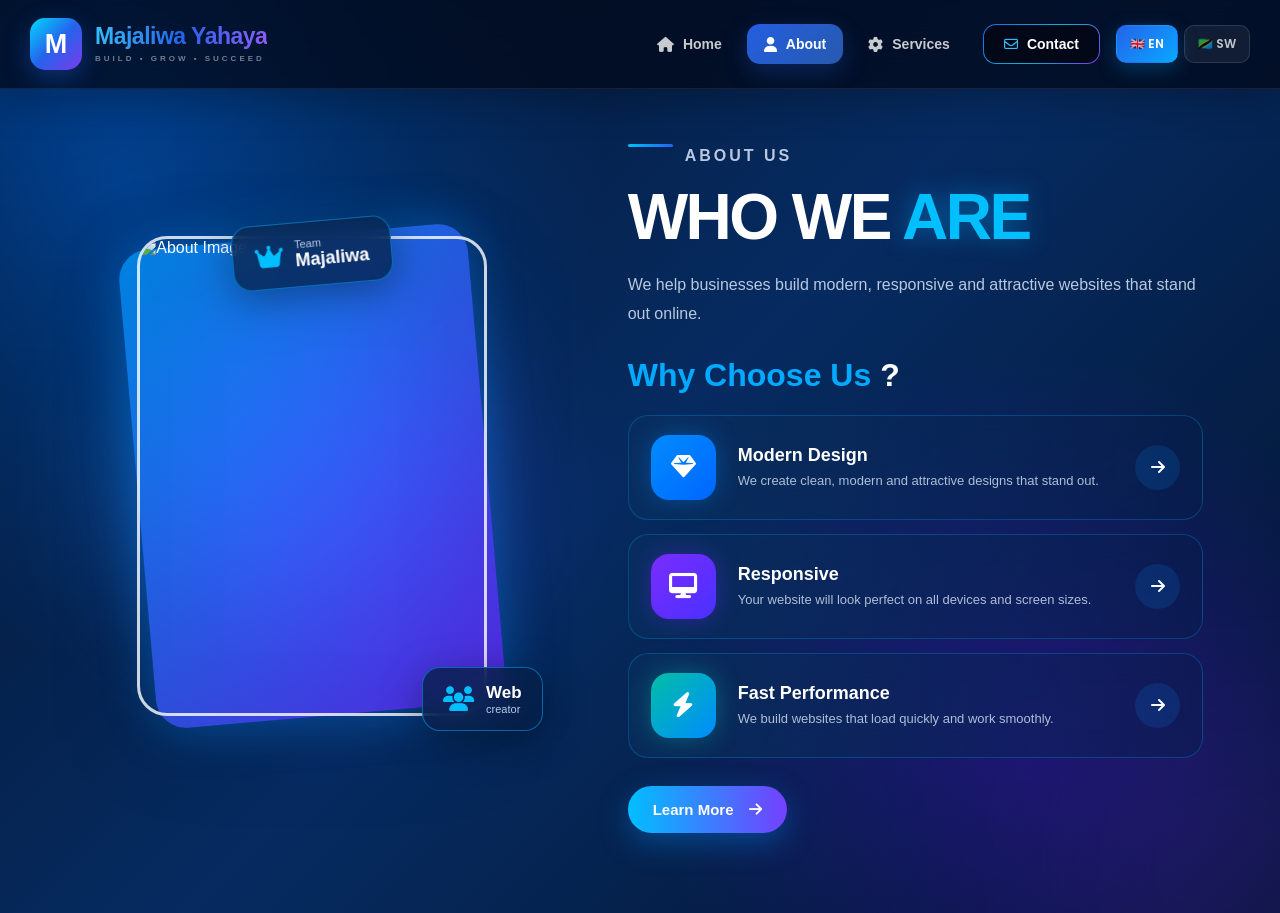
==== about.html @ 1b5f4bf4 "Add files via upload Add website HTML and CSS files" ====
<!DOCTYPE html>
<html lang="en">

<head>
    <meta charset="UTF-8">
    <meta name="viewport" content="width=device-width, initial-scale=1.0">

    <title>About | Majaliwa Yahya</title>

    <!-- Font Awesome -->
    <link rel="stylesheet"
      href="https://cdnjs.cloudflare.com/ajax/libs/font-awesome/6.5.2/css/all.min.css">

    <!-- Google Font -->
    <link rel="preconnect" href="https://fonts.googleapis.com">
    <link rel="preconnect" href="https://fonts.gstatic.com" crossorigin>

    <link rel="stylesheet"
          href="https://fonts.googleapis.com/css2?family=Poppins:wght@300;400;500;600;700;800&display=swap">

    <!-- CSS -->
    <link rel="stylesheet" href="style2.css">
</head>

<body>

    <!-- =========================
         NAVBAR
    ========================== -->

    <header class="navbar">

        <div class="nav-container">

            <!-- Logo -->
            <a href="index.html" class="logo">

                <div class="logo-icon">
                    M
                </div>

                <div class="logo-text">

                    <span>
                        <strong>Majaliwa Yahaya</strong>
                    </span>

                    <small>Build • Grow • Succeed</small>

                </div>

            </a>


            <!-- Navigation -->
            <nav class="nav-menu" id="navMenu">

                <a href="index.html" class="nav-link">

                    <i class="fa-solid fa-house"></i>

                    <span data-en="Home" data-sw="Nyumbani">
                        Home
                    </span>

                </a>


                <a href="about.html" class="nav-link active">

                    <i class="fa-solid fa-user"></i>

                    <span data-en="About" data-sw="Kuhusu">
                        About
                    </span>

                </a>


                <a href="index.html#services" class="nav-link">

                    <i class="fa-solid fa-gear"></i>

                    <span data-en="Services" data-sw="Huduma">
                        Services
                    </span>

                </a>


                <a href="contact.html" class="nav-contact">

                    <i class="fa-regular fa-envelope"></i>

                    <span data-en="Contact" data-sw="Wasiliana">
                        Contact
                    </span>

                </a>


                <!-- Language Switcher -->
                <div class="language-switcher">

                    <button class="language-btn active" data-lang="en">
                        🇬🇧 EN
                    </button>

                    <button class="language-btn" data-lang="sw">
                        🇹🇿 SW
                    </button>

                </div>

            </nav>


            <!-- Mobile Menu -->
            <button class="menu-toggle"
                    id="menuToggle"
                    aria-label="Open Menu">

                <i class="fa-solid fa-bars"></i>

            </button>

        </div>

    </header>


    <!-- =========================
         ABOUT SECTION
    ========================== -->

    <section class="about">

        <!-- LEFT SIDE -->
        <div class="about-image">

            <div class="glow"></div>

            <div class="image-bg"></div>

            <img src="images/majaliwa.jpg"
                 alt="About Image">


            <!-- Team Badge -->
            <div class="team-badge">

                <i class="fa-solid fa-crown"></i>

                <div>

                    <small data-en="Team"
                           data-sw="Timu">
                        Team
                    </small>

                    <strong>Majaliwa</strong>

                </div>

            </div>


            <!-- Experience -->
            <div class="stat">

                <i class="fa-solid fa-users"></i>

                <div>

                    <strong data-en="Web"
                            data-sw="Mbunifu wa">
                        Web
                    </strong>

                    <span data-en="creator"
                          data-sw="Tovuti">
                        Creator
                    </span>

                </div>

            </div>

        </div>


        <!-- RIGHT SIDE -->
        <div class="about-content">

            <!-- Heading -->
            <div class="about-expression">

                <div class="small-title">

                    <span></span>

                    <p data-en="ABOUT US"
                          data-sw="KUHUSU SISI">
                        ABOUT US
                </p>

                </div>


                <h2>

                    <span data-en="WHO WE"
                          data-sw="SISI NI">
                        WHO WE
                    </span>

                    <span data-en="ARE"
                          data-sw="NANI">
                        ARE
                    </span>

                </h2>


                <p data-en="We help businesses build modern, responsive and attractive websites that stand out online."
                   data-sw="Tunasaidia biashara kujenga tovuti za kisasa, zinazojibu vizuri kwenye vifaa mbalimbali na zenye kuvutia ambazo zinaonekana vizuri mtandaoni.">

                    We help businesses build modern,
                    responsive and attractive websites
                    that stand out online.

                </p>

            </div>


            <!-- Why Choose Us -->
            <div class="about-why">

                <h3>

                    <span data-en="Why"
                          data-sw="Kwa Nini">
                        Why
                    </span>

                    <span data-en="Choose Us"
                          data-sw="Utuchague">
                        Choose Us
                    </span>

                    ?

                </h3>


                <!-- CARD 1 -->
                <div class="why-card">

                    <div class="icon-box blue">

                        <i class="fa-solid fa-gem"></i>

                    </div>


                    <div class="why-text">

                        <h4 data-en="Modern Design"
                            data-sw="Muonekano wa Kisasa">

                            Modern Design

                        </h4>

                        <p data-en="We create clean, modern and attractive designs that stand out."
                           data-sw="Tunatengeneza miundo safi, ya kisasa na yenye kuvutia inayojitofautisha.">

                            We create clean, modern and
                            attractive designs that stand out.

                        </p>

                    </div>


                    <div class="arrow">

                        <i class="fa-solid fa-arrow-right"></i>

                    </div>

                </div>


                <!-- CARD 2 -->
                <div class="why-card">

                    <div class="icon-box purple">

                        <i class="fa-solid fa-desktop"></i>

                    </div>


                    <div class="why-text">

                        <h4 data-en="Responsive"
                            data-sw="Inayojibika Vizuri">

                            Responsive

                        </h4>

                        <p data-en="Your website will look perfect on all devices and screen sizes."
                           data-sw="Tovuti yako itaonekana vizuri kwenye vifaa na ukubwa wote wa skrini.">

                            Your website will look perfect
                            on all devices and screen sizes.

                        </p>

                    </div>


                    <div class="arrow">

                        <i class="fa-solid fa-arrow-right"></i>

                    </div>

                </div>


                <!-- CARD 3 -->
                <div class="why-card">

                    <div class="icon-box green">

                        <i class="fa-solid fa-bolt"></i>

                    </div>


                    <div class="why-text">

                        <h4 data-en="Fast Performance"
                            data-sw="Utendaji wa Haraka">

                            Fast Performance

                        </h4>

                        <p data-en="We build websites that load quickly and work smoothly."
                           data-sw="Tunatengeneza tovuti zinazofunguka haraka na kufanya kazi kwa ufanisi.">

                            We build websites that load
                            quickly and work smoothly.

                        </p>

                    </div>


                    <div class="arrow">

                        <i class="fa-solid fa-arrow-right"></i>

                    </div>

                </div>

            </div>


            <!-- Button -->
            <div class="btn">

                <a href="index.html#services"
                   class="about-btn">

                    <span data-en="Learn More"
                          data-sw="Jifunze Zaidi">

                        Learn More

                    </span>

                    <i class="fa-solid fa-arrow-right"></i>

                </a>

            </div>

        </div>

    </section>


    

    <script>

    

        


        /* =========================
           LANGUAGE SWITCHER
        ========================== */

        

/* =========================
   MOBILE MENU
========================= */

const menuToggle = document.getElementById("menuToggle");
const navMenu = document.getElementById("navMenu");

menuToggle.addEventListener("click", () => {

    navMenu.classList.toggle("show");

    const icon = menuToggle.querySelector("i");

    if (navMenu.classList.contains("show")) {

        icon.classList.remove("fa-bars");
        icon.classList.add("fa-xmark");

    } else {

        icon.classList.remove("fa-xmark");
        icon.classList.add("fa-bars");

    }

});


/* Close menu */

document.querySelectorAll(".nav-link, .nav-contact")
    .forEach(link => {

        link.addEventListener("click", () => {

            navMenu.classList.remove("show");

            const icon = menuToggle.querySelector("i");

            icon.classList.remove("fa-xmark");
            icon.classList.add("fa-bars");

        });

    });


/* =========================
   LANGUAGE SWITCHER
========================= */

const languageButtons =
    document.querySelectorAll(".language-btn");


/* =========================
   CHANGE LANGUAGE FUNCTION
========================= */

function changeLanguage(language) {

    /* Change all texts */

    document.querySelectorAll("[data-en]").forEach(element => {

        if (element.dataset[language]) {

            element.textContent =
                element.dataset[language];

        }

    });


    /* Change active button */

    languageButtons.forEach(button => {

        button.classList.remove("active");

        if (button.dataset.lang === language) {

            button.classList.add("active");

        }

    });


    /* Change HTML language */

    document.documentElement.lang = language;


    /* Save selected language */

    localStorage.setItem(
        "selectedLanguage",
        language
    );

}


/* =========================
   LANGUAGE BUTTON CLICK
========================= */

languageButtons.forEach(button => {

    button.addEventListener("click", function () {

        const language = this.dataset.lang;

        changeLanguage(language);

    });

});


/* =========================
   LOAD SAVED LANGUAGE
========================= */

const savedLanguage =
    localStorage.getItem("selectedLanguage");


if (savedLanguage) {

    changeLanguage(savedLanguage);

} else {

    /* Default language */

    changeLanguage("en");

}



    </script>

</body>

</html>
---- style2.css ----
/* =========================================
   RESET
========================================= */

* {
    margin: 0;
    padding: 0;
    box-sizing: border-box;
}


html {
    scroll-behavior: smooth;
}


body {
    font-family: "Inter", sans-serif;
    background: #020817;
    color: #ffffff;
    overflow-x: hidden;
}


/* =========================================
   NAVBAR
========================================= */

.navbar {
    position: fixed;
    top: 0;
    left: 0;

    width: 100%;

    z-index: 1000;

    padding: 18px 30px;

    background: rgba(2, 8, 23, 0.72);

    backdrop-filter: blur(18px);
    -webkit-backdrop-filter: blur(18px);

    border-bottom: 1px solid rgba(255, 255, 255, 0.08);

    box-shadow:
        0 10px 40px rgba(0, 0, 0, 0.25);
}


/* =========================================
   NAV CONTAINER
========================================= */

.nav-container {
    width: 100%;
    max-width: 1400px;

    margin: auto;

    display: flex;
    align-items: center;
    justify-content: space-between;

    gap: 30px;
}


/* =========================================
   LOGO
========================================= */

.logo {
    display: flex;
    align-items: center;

    gap: 13px;

    text-decoration: none;

    color: #ffffff;

    flex-shrink: 0;
}


/* Logo Icon */

.logo-icon {
    width: 52px;
    height: 52px;

    display: flex;
    align-items: center;
    justify-content: center;

    border-radius: 15px;

    font-size: 27px;
    font-weight: 800;

    color: #ffffff;

    background:
        linear-gradient(
            135deg,
            #00d9ff,
            #2563eb 50%,
            #7c3aed
        );

    box-shadow:
        0 8px 25px rgba(37, 99, 235, 0.35);

    position: relative;

    overflow: hidden;
}


/* Shine */

.logo-icon::before {
    content: "";

    position: absolute;

    width: 80px;
    height: 15px;

    background: rgba(255, 255, 255, 0.25);

    transform: rotate(-45deg);

    top: -20px;
    left: -30px;

    transition: 0.5s;
}


.logo:hover .logo-icon::before {
    left: 60px;
}


/* Logo Text */

.logo-text {
    display: flex;
    flex-direction: column;

    line-height: 1.1;
}


.logo-text > span {
    font-size: 23px;
    font-weight: 700;

    letter-spacing: -0.5px;
}


.logo-text strong {
    background:
        linear-gradient(
            90deg,
            #38bdf8,
            #2563eb,
            #8b5cf6
        );

    -webkit-background-clip: text;
    background-clip: text;

    color: transparent;
}


.logo-text small {
    margin-top: 6px;

    font-size: 8px;

    font-weight: 600;

    letter-spacing: 3px;

    color: rgba(255, 255, 255, 0.45);

    text-transform: uppercase;
}


/* =========================================
   NAVIGATION MENU
========================================= */

.nav-menu {
    display: flex;
    align-items: center;

    gap: 8px;
}


/* =========================================
   NAV LINKS
========================================= */

.nav-link {
    position: relative;

    display: flex;
    align-items: center;

    gap: 9px;

    padding: 12px 17px;

    border-radius: 13px;

    color: rgba(255, 255, 255, 0.78);

    text-decoration: none;

    font-size: 14px;
    font-weight: 600;

    transition:
        color 0.3s ease,
        background 0.3s ease,
        transform 0.3s ease;
}


/* Icons */

.nav-link i {
    font-size: 15px;

    transition: 0.3s;
}


/* Hover */

.nav-link:hover {
    color: #ffffff;

    background: rgba(255, 255, 255, 0.07);

    transform: translateY(-2px);
}


.nav-link:hover i {
    color: #38bdf8;

    transform: scale(1.1);
}


/* =========================================
   ACTIVE LINK
========================================= */

.nav-link.active {
    color: #ffffff;

    background:
        linear-gradient(
            135deg,
            rgba(37, 99, 235, 0.95),
            rgba(59, 130, 246, 0.65)
        );

    box-shadow:
        0 8px 25px rgba(37, 99, 235, 0.25);
}


.nav-link.active i {
    color: #ffffff;
}


/* =========================================
   CONTACT BUTTON
========================================= */

.nav-contact {
    position: relative;

    display: flex;
    align-items: center;

    gap: 9px;

    padding: 11px 20px;

    margin-left: 8px;

    border-radius: 13px;

    text-decoration: none;

    color: #ffffff;

    font-size: 14px;
    font-weight: 600;

    background:
        linear-gradient(#020817, #020817) padding-box,

        linear-gradient(
            135deg,
            #2563eb,
            #06b6d4,
            #7c3aed
        ) border-box;

    border: 1px solid transparent;

    transition: 0.3s;
}


.nav-contact i {
    color: #38bdf8;

    transition: 0.3s;
}


.nav-contact:hover {
    transform: translateY(-2px);

    background:
        linear-gradient(
            135deg,
            rgba(37, 99, 235, 0.22),
            rgba(6, 182, 212, 0.12)
        ) padding-box,

        linear-gradient(
            135deg,
            #38bdf8,
            #2563eb,
            #8b5cf6
        ) border-box;

    box-shadow:
        0 8px 30px rgba(37, 99, 235, 0.2);
}


.nav-contact:hover i {
    color: #ffffff;
    transform: translateX(2px);
}


/* =========================================
   MOBILE MENU BUTTON
========================================= */

.menu-toggle {
    display: none;

    width: 46px;
    height: 46px;

    border: 1px solid rgba(255, 255, 255, 0.1);

    border-radius: 13px;

    background: rgba(255, 255, 255, 0.06);

    color: #ffffff;

    font-size: 19px;

    cursor: pointer;

    transition: 0.3s;
}


.menu-toggle:hover {
    background: rgba(37, 99, 235, 0.2);

    border-color: rgba(56, 189, 248, 0.4);
}



/* =========================================
   TABLET
========================================= */

@media (max-width: 900px) {

    .navbar {
        padding: 15px 20px;
    }


    .nav-menu {
        gap: 3px;
    }


    .nav-link {
        padding: 11px 12px;
    }


    .nav-contact {
        padding: 11px 14px;
    }


    .logo-text > span {
        font-size: 20px;
    }

}


/* =========================================
   MOBILE
========================================= */

@media (max-width: 700px) {

    .navbar {
        padding: 12px 16px;
    }


    .nav-container {
        position: relative;
    }


    /* Logo */

    .logo-icon {
        width: 45px;
        height: 45px;

        border-radius: 13px;

        font-size: 23px;
    }


    .logo-text > span {
        font-size: 18px;
    }


    .logo-text small {
        font-size: 7px;

        letter-spacing: 2px;
    }


    /* Show hamburger */

    .menu-toggle {
        display: flex;

        align-items: center;
        justify-content: center;
    }


    /* Mobile Menu */

    .nav-menu {
        position: absolute;

        top: calc(100% + 12px);

        left: 0;
        right: 0;

        display: flex;
        flex-direction: column;

        align-items: stretch;

        gap: 6px;

        padding: 12px;

        border-radius: 18px;

        background:
            rgba(2, 8, 23, 0.95);

        backdrop-filter: blur(20px);
        -webkit-backdrop-filter: blur(20px);

        border: 1px solid rgba(255, 255, 255, 0.08);

        box-shadow:
            0 20px 50px rgba(0, 0, 0, 0.4);

        opacity: 0;

        visibility: hidden;

        transform: translateY(-10px);

        transition:
            opacity 0.3s ease,
            visibility 0.3s ease,
            transform 0.3s ease;
    }


    /* Open Menu */

    .nav-menu.show {
        opacity: 1;

        visibility: visible;

        transform: translateY(0);
    }


    .nav-link {
        width: 100%;

        padding: 14px 16px;

        border-radius: 12px;
    }


    .nav-contact {
        width: 100%;

        margin-left: 0;

        margin-top: 4px;

        justify-content: center;

        padding: 14px 16px;
    }


}


/* =========================================
   SMALL MOBILE
========================================= */

@media (max-width: 420px) {

    .logo-text small {
        display: none;
    }


    .logo-text > span {
        font-size: 17px;
    }


    .logo-icon {
        width: 42px;
        height: 42px;
    }

}


a {
    text-decoration: none;

    color: inherit;
}



/* =========================
   ABOUT SECTION
========================= */

.about {
    position: relative;
    width: 100%;
    min-height: 100vh;
    padding: 120px 6% 80px;

    display: grid;
    grid-template-columns: 0.9fr 1.1fr;

    align-items: center;
    gap: 80px;

    overflow: hidden;

    background:
        radial-gradient(
            circle at 10% 20%,
            rgba(0, 119, 255, 0.35),
            transparent 35%
        ),
        radial-gradient(
            circle at 80% 80%,
            rgba(98, 0, 255, 0.25),
            transparent 30%
        ),
        linear-gradient(
            135deg,
            #03132d,
            #062b61,
            #03132d
        );
}


/* Decorative background */

.about::before {
    content: "";

    position: absolute;

    width: 350px;
    height: 350px;

    background: #006eff;

    border-radius: 50%;

    filter: blur(120px);

    opacity: 0.25;

    top: -150px;
    left: -100px;
}


.about::after {
    content: "";

    position: absolute;

    width: 300px;
    height: 300px;

    background: #7c3cff;

    border-radius: 50%;

    filter: blur(120px);

    opacity: 0.2;

    right: -100px;
    bottom: -100px;
}


/* =========================
   LEFT IMAGE
========================= */

.about-image {
    position: relative;

    width: 100%;
    max-width: 500px;
    height: 560px;

    margin: 0 auto;

    display: flex;
    justify-content: center;
    align-items: center;

    z-index: 2;
}


/* =========================
   GLOW BEHIND IMAGE
========================= */

.glow {
    position: absolute;

    width: 320px;
    height: 320px;

    background: linear-gradient(
        135deg,
        #00aaff,
        #693cff
    );

    border-radius: 50%;

    filter: blur(70px);

    opacity: 0.7;

    z-index: 0;

    animation: glowMove 5s ease-in-out infinite;
}


@keyframes glowMove {

    0% {
        transform: scale(1);
    }

    50% {
        transform: scale(1.15);
    }

    100% {
        transform: scale(1);
    }

}


/* =========================
   IMAGE BACKGROUND
========================= */

.image-bg {
    position: absolute;

    width: 350px;
    height: 480px;

    border-radius: 30px;

    background:
        linear-gradient(
            135deg,
            rgba(0, 153, 255, 0.8),
            rgba(100, 40, 255, 0.8)
        );

    transform: rotate(-5deg);

    z-index: 1;

    box-shadow:
        0 0 50px rgba(0, 140, 255, 0.4);
}


/* =========================
   MAIN IMAGE
========================= */

.about-image img {
    position: relative;

    width: 350px;
    height: 480px;

    object-fit: cover;

    border-radius: 30px;

    border: 3px solid rgba(255, 255, 255, 0.8);

    z-index: 2;

    filter: drop-shadow(
        0 25px 40px
        rgba(0, 0, 0, 0.5)
    );

    transition: transform 0.4s ease;
}


.about-image img:hover {
    transform: scale(1.02);
}


/* =========================
   TEAM BADGE
========================= */

.team-badge {
    position: absolute;

    top: 25px;
    left: 50%;

    display: flex;
    align-items: center;

    gap: 12px;

    padding: 15px 22px;

    border-radius: 18px;

    background: rgba(5, 30, 70, 0.75);

    backdrop-filter: blur(15px);

    border: 1px solid rgba(0, 174, 255, 0.5);

    box-shadow:
        0 10px 40px
        rgba(0, 0, 0, 0.35);

    color: white;

    z-index: 4;

    transform: translateX(-50%) rotate(-5deg);
}


.team-badge i {
    font-size: 25px;

    color: #00bfff;
}


.team-badge small {
    display: block;

    font-size: 11px;

    color: #b8c9e8;
}


.team-badge strong {
    display: block;

    font-size: 18px;
}


/* =========================
   EXPERIENCE STAT
========================= */

.stat {
    position: absolute;

    bottom: 25px;
    right: 5px;

    display: flex;
    align-items: center;

    gap: 12px;

    padding: 15px 20px;

    border-radius: 18px;

    background: rgba(5, 30, 70, 0.8);

    backdrop-filter: blur(15px);

    border: 1px solid rgba(0, 174, 255, 0.5);

    box-shadow:
        0 10px 40px
        rgba(0, 0, 0, 0.35);

    color: white;

    z-index: 4;
}


.stat i {
    font-size: 25px;

    color: #00bfff;
}


.stat strong {
    display: block;

    font-size: 17px;
}


.stat span {
    display: block;

    font-size: 11px;

    color: #b8c9e8;
}


/* =========================
   RIGHT CONTENT
========================= */

.about-content {
    position: relative;

    z-index: 3;

    display: flex;
    flex-direction: column;

    gap: 28px;

    color: white;

    max-width: 700px;
}


/* Small ABOUT US */

.small-title {
    display: flex;
    align-items: center;
    gap: 12px;

    margin-bottom: 14px;

    font-size: 13px;
    font-weight: 600;
    letter-spacing: 3px;

    color: #b9cbea;
}

.small-title span:first-child {
    width: 45px;
    height: 3px;

    flex-shrink: 0;

    border-radius: 20px;

    background: linear-gradient(
        90deg,
        #00bfff,
        #2563eb
    );
}


.small-title span {
    width: 45px;
    height: 4px;

    border-radius: 20px;

    background: #00bfff;
}


/* Main heading */

.about-expression{
    max-width: 650px;
}

.about-expression h2 {
    display: flex;
    flex-wrap: wrap;
    gap: 12px;

    margin: 0;

    font-size: clamp(48px, 5vw, 68px);
    line-height: 1;
    font-weight: 800;

    color: #ffffff;

    letter-spacing: -2.5px;
}


.about-expression h2 span:last-child {
    color: #00bfff;

    text-shadow:
        0 0 25px rgba(0, 170, 255, 0.45);
}


.about-expression p {
    max-width: 570px;

    margin-top: 22px;

    font-size: 16px;
    line-height: 1.8;

    color: #b9c8df;
}


/* =========================
   WHY CHOOSE US
========================= */

.about-why {
    width: 100%;

    display: flex;
    flex-direction: column;

    gap: 14px;
}

.about-why h3 {
    font-size: 32px;
    line-height: 1.2;

    color: white;

    margin-bottom: 6px;
}

.about-why h3 span {
    color: #00aaff;
}


/* Feature card */

.why-card {
    width: 100%;

    max-width: 700px;

    min-height: 105px;

    padding: 18px 22px;

    display: flex;
    align-items: center;

    gap: 22px;

    border-radius: 20px;

    background:
        linear-gradient(
            90deg,
            rgba(10, 47, 94, 0.7),
            rgba(5, 30, 70, 0.35)
        );

    backdrop-filter: blur(15px);

    border: 1px solid
        rgba(0, 174, 255, 0.25);

    transition:
        transform 0.3s ease,
        border 0.3s ease,
        box-shadow 0.3s ease;
}


.why-card:hover {
    transform: translateX(8px);

    border-color:
        rgba(0, 174, 255, 0.7);

    box-shadow:
        0 10px 35px
        rgba(0, 130, 255, 0.15);
}


/* Icon box */

.icon-box {
    min-width: 65px;
    height: 65px;

    display: flex;

    justify-content: center;
    align-items: center;

    border-radius: 18px;

    font-size: 25px;

    color: white;
}


.icon-box.blue {
    background:
        linear-gradient(
            135deg,
            #008cff,
            #0066ff
        );

    box-shadow:
        0 0 25px
        rgba(0, 140, 255, 0.35);
}


.icon-box.purple {
    background:
        linear-gradient(
            135deg,
            #7b2cff,
            #4930ff
        );

    box-shadow:
        0 0 25px
        rgba(110, 40, 255, 0.35);
}


.icon-box.green {
    background:
        linear-gradient(
            135deg,
            #00bfa5,
            #008cff
        );

    box-shadow:
        0 0 25px
        rgba(0, 200, 180, 0.35);
}


/* Text */

.why-text {
    flex: 1;
}


.why-text h4 {
    font-size: 18px;

    color: white;

    margin-bottom: 5px;
}


.why-text p {
    font-size: 13px;

    line-height: 1.5;

    color: #aebed6;

    max-width: 450px;
}


/* Arrow */

.arrow {
    width: 45px;
    height: 45px;

    display: flex;

    justify-content: center;
    align-items: center;

    border-radius: 50%;

    background:
        rgba(0, 140, 255, 0.15);

    color: white;

    transition: 0.3s;
}


.why-card:hover .arrow {
    background: #008cff;

    transform: translateX(5px);
}


/* =========================
   BUTTON
========================= */

.btn {
    width: fit-content;
}


.about-btn {
    display: flex;
    align-items: center;

    gap: 15px;

    text-decoration: none;

    padding: 15px 25px;

    border-radius: 50px;

    color: white;

    font-size: 15px;

    font-weight: 600;

    background:
        linear-gradient(
            90deg,
            #00bfff,
            #7440ff
        );

    box-shadow:
        0 10px 30px
        rgba(0, 140, 255, 0.35);

    transition: 0.3s ease;
}


.about-btn:hover {
    transform: translateY(-5px);

    box-shadow:
        0 15px 40px
        rgba(0, 140, 255, 0.5);
}


.about-btn i {
    transition: 0.3s;
}


.about-btn:hover i {
    transform: translateX(5px);
}


/* =========================
   RESPONSIVE
========================= */

@media (max-width: 900px) {

    .about {
        grid-template-columns: 1fr;

        padding: 60px 25px;

        gap: 50px;
    }


    .about-image {
        height: 520px;
    }


    .about-content {
        align-items: center;

        text-align: center;
    }


    .small-title {
        justify-content: center;
    }


    .about-expression p {
        margin-left: auto;
        margin-right: auto;
    }


    .about-why {
        width: 100%;

        align-items: center;
    }


    .why-card {
        text-align: left;
    }

}


@media (max-width: 600px) {

    .about {
        padding: 50px 18px;
    }


    .about-image {
        height: 430px;
    }


    .about-image img {
        width: 280px;
        height: 380px;
    }


    .image-bg {
        width: 300px;
        height: 390px;
    }


    .glow {
        width: 230px;
        height: 230px;
    }


    .team-badge {
        top: 5px;
        left: 0;

        padding: 10px 15px;
    }


    .team-badge strong {
        font-size: 15px;
    }


    .stat {
        left: 0;
        bottom: 5px;

        min-width: 220px;

        padding: 14px 18px;
    }


    .stat strong {
        font-size: 20px;
    }


    .about-expression h2 {
        font-size: 43px;
    }


    .about-why h3 {
        font-size: 28px;
    }


    .why-card {
        padding: 14px;

        gap: 12px;
    }


    .icon-box {
        min-width: 50px;
        height: 50px;

        font-size: 19px;
    }


    .why-text h4 {
        font-size: 15px;
    }


    .why-text p {
        font-size: 11px;
    }


    .arrow {
        display: none;
    }

}

@media (max-width: 900px) {

    .about {
        padding: 110px 25px 70px;

        grid-template-columns: 1fr;

        gap: 60px;
    }

    .about-image {
        width: 100%;
        max-width: 500px;
        height: 520px;
    }

    .about-content {
        width: 100%;
        max-width: 700px;

        align-items: center;
        text-align: center;
    }

    .about-expression {
        width: 100%;
    }

    .about-expression h2 {
        justify-content: center;
    }

    .about-expression p {
        margin-left: auto;
        margin-right: auto;
    }

    .about-why {
        width: 100%;
    }

}

@media (max-width: 600px) {

    .about {
        padding: 100px 18px 60px;
        gap: 45px;
    }

    .about-image {
        height: 430px;
    }

    .about-expression h2 {
        font-size: 42px;
        letter-spacing: -1.5px;
        gap: 8px;
    }

    .about-expression p {
        font-size: 14px;
        line-height: 1.7;
    }

    .about-why h3 {
        font-size: 27px;
    }

}

   /* =========================
   LANGUAGE SWITCHER
========================= */

.language-switcher {
    display: flex;
    align-items: center;
    gap: 6px;
    margin-left: 8px;
}

.language-btn {
    display: flex;
    align-items: center;
    justify-content: center;

    gap: 6px;

    padding: 9px 13px;

    border: 1px solid rgba(255, 255, 255, 0.12);

    border-radius: 10px;

    background: rgba(255, 255, 255, 0.06);

    color: rgba(255, 255, 255, 0.75);

    font-family: "Poppins", sans-serif;

    font-size: 12px;

    font-weight: 600;

    cursor: pointer;

    transition: all 0.3s ease;
}


/* Hover */

.language-btn:hover {
    color: #ffffff;

    border-color: #08a8ff;

    background: rgba(8, 168, 255, 0.12);

    transform: translateY(-2px);
}


/* Active Language */

.language-btn.active {
    color: #ffffff;

    background:
        linear-gradient(
            135deg,
            #2563eb,
            #08a8ff
        );

    border-color: transparent;

    box-shadow:
        0 6px 20px
        rgba(8, 168, 255, 0.25);
}


/* =========================
   MOBILE LANGUAGE SWITCHER
========================= */

@media (max-width: 700px) {

    .language-switcher {
        width: 100%;

        display: flex;

        gap: 8px;

        margin-left: 0;

        margin-top: 5px;
    }

    .language-btn {
        flex: 1;

        padding: 13px 15px;

        border-radius: 12px;

        font-size: 13px;
    }

}
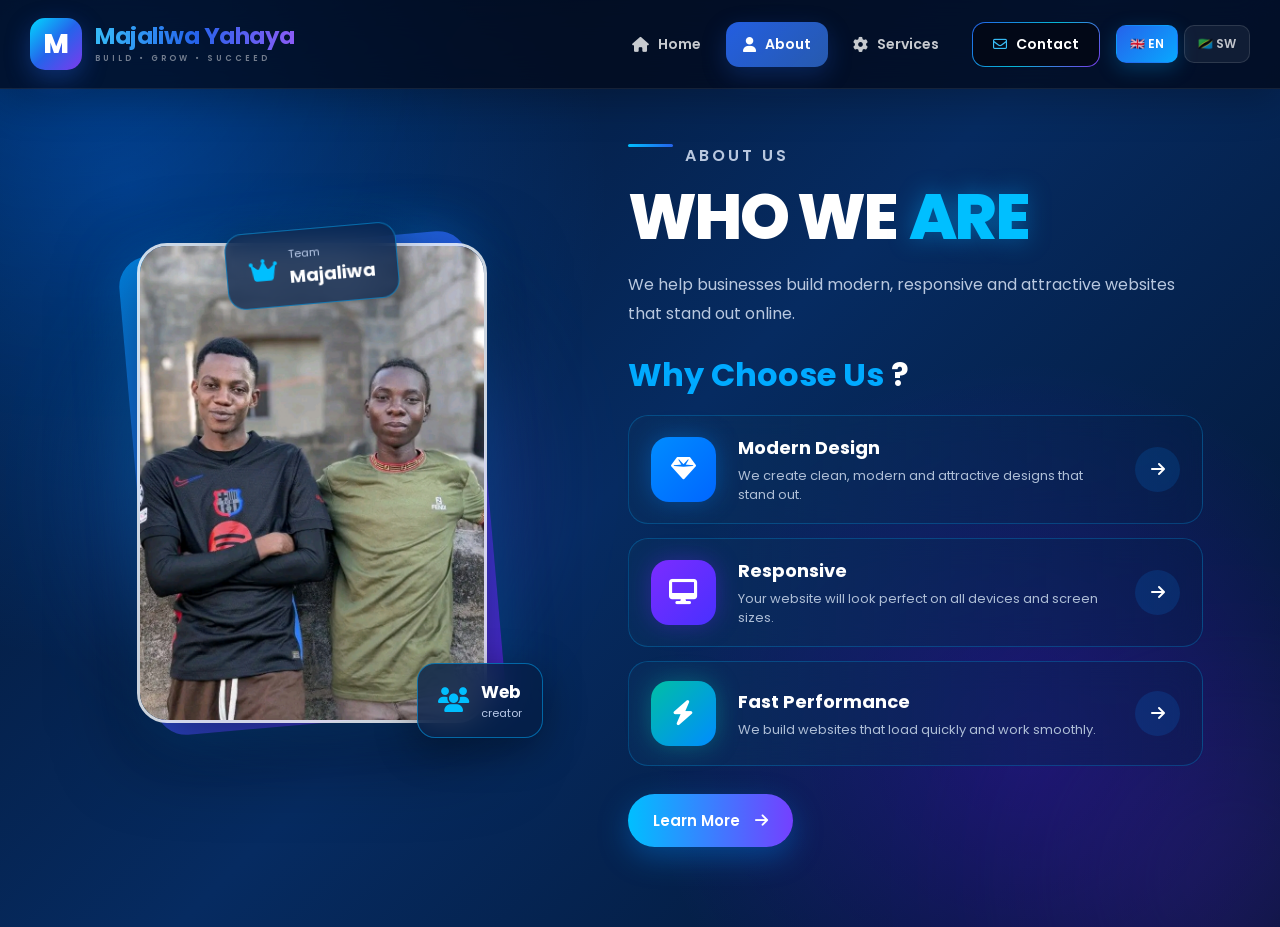
==== commit dd7e7fad: "Initial website" ====
--- a/about.html
+++ b/about.html
@@ -1,563 +1,558 @@
-<!DOCTYPE html>
-<html lang="en">
-
-<head>
-    <meta charset="UTF-8">
-    <meta name="viewport" content="width=device-width, initial-scale=1.0">
-
-    <title>About | Majaliwa Yahya</title>
-
-    <!-- Font Awesome -->
-    <link rel="stylesheet"
-      href="https://cdnjs.cloudflare.com/ajax/libs/font-awesome/6.5.2/css/all.min.css">
-
-    <!-- Google Font -->
-    <link rel="preconnect" href="https://fonts.googleapis.com">
-    <link rel="preconnect" href="https://fonts.gstatic.com" crossorigin>
-
-    <link rel="stylesheet"
-          href="https://fonts.googleapis.com/css2?family=Poppins:wght@300;400;500;600;700;800&display=swap">
-
-    <!-- CSS -->
-    <link rel="stylesheet" href="style2.css">
-</head>
-
-<body>
-
-    <!-- =========================
-         NAVBAR
-    ========================== -->
-
-    <header class="navbar">
-
-        <div class="nav-container">
-
-            <!-- Logo -->
-            <a href="index.html" class="logo">
-
-                <div class="logo-icon">
-                    M
-                </div>
-
-                <div class="logo-text">
-
-                    <span>
-                        <strong>Majaliwa Yahaya</strong>
-                    </span>
-
-                    <small>Build • Grow • Succeed</small>
-
-                </div>
-
-            </a>
-
-
-            <!-- Navigation -->
-            <nav class="nav-menu" id="navMenu">
-
-                <a href="index.html" class="nav-link">
-
-                    <i class="fa-solid fa-house"></i>
-
-                    <span data-en="Home" data-sw="Nyumbani">
-                        Home
-                    </span>
-
-                </a>
-
-
-                <a href="about.html" class="nav-link active">
-
-                    <i class="fa-solid fa-user"></i>
-
-                    <span data-en="About" data-sw="Kuhusu">
-                        About
-                    </span>
-
-                </a>
-
-
-                <a href="index.html#services" class="nav-link">
-
-                    <i class="fa-solid fa-gear"></i>
-
-                    <span data-en="Services" data-sw="Huduma">
-                        Services
-                    </span>
-
-                </a>
-
-
-                <a href="contact.html" class="nav-contact">
-
-                    <i class="fa-regular fa-envelope"></i>
-
-                    <span data-en="Contact" data-sw="Wasiliana">
-                        Contact
-                    </span>
-
-                </a>
-
-
-                <!-- Language Switcher -->
-                <div class="language-switcher">
-
-                    <button class="language-btn active" data-lang="en">
-                        🇬🇧 EN
-                    </button>
-
-                    <button class="language-btn" data-lang="sw">
-                        🇹🇿 SW
-                    </button>
-
-                </div>
-
-            </nav>
-
-
-            <!-- Mobile Menu -->
-            <button class="menu-toggle"
-                    id="menuToggle"
-                    aria-label="Open Menu">
-
-                <i class="fa-solid fa-bars"></i>
-
-            </button>
-
-        </div>
-
-    </header>
-
-
-    <!-- =========================
-         ABOUT SECTION
-    ========================== -->
-
-    <section class="about">
-
-        <!-- LEFT SIDE -->
-        <div class="about-image">
-
-            <div class="glow"></div>
-
-            <div class="image-bg"></div>
-
-            <img src="images/majaliwa.jpg"
-                 alt="About Image">
-
-
-            <!-- Team Badge -->
-            <div class="team-badge">
-
-                <i class="fa-solid fa-crown"></i>
-
-                <div>
-
-                    <small data-en="Team"
-                           data-sw="Timu">
-                        Team
-                    </small>
-
-                    <strong>Majaliwa</strong>
-
-                </div>
-
-            </div>
-
-
-            <!-- Experience -->
-            <div class="stat">
-
-                <i class="fa-solid fa-users"></i>
-
-                <div>
-
-                    <strong data-en="Web"
-                            data-sw="Mbunifu wa">
-                        Web
-                    </strong>
-
-                    <span data-en="creator"
-                          data-sw="Tovuti">
-                        Creator
-                    </span>
-
-                </div>
-
-            </div>
-
-        </div>
-
-
-        <!-- RIGHT SIDE -->
-        <div class="about-content">
-
-            <!-- Heading -->
-            <div class="about-expression">
-
-                <div class="small-title">
-
-                    <span></span>
-
-                    <p data-en="ABOUT US"
-                          data-sw="KUHUSU SISI">
-                        ABOUT US
-                </p>
-
-                </div>
-
-
-                <h2>
-
-                    <span data-en="WHO WE"
-                          data-sw="SISI NI">
-                        WHO WE
-                    </span>
-
-                    <span data-en="ARE"
-                          data-sw="NANI">
-                        ARE
-                    </span>
-
-                </h2>
-
-
-                <p data-en="We help businesses build modern, responsive and attractive websites that stand out online."
-                   data-sw="Tunasaidia biashara kujenga tovuti za kisasa, zinazojibu vizuri kwenye vifaa mbalimbali na zenye kuvutia ambazo zinaonekana vizuri mtandaoni.">
-
-                    We help businesses build modern,
-                    responsive and attractive websites
-                    that stand out online.
-
-                </p>
-
-            </div>
-
-
-            <!-- Why Choose Us -->
-            <div class="about-why">
-
-                <h3>
-
-                    <span data-en="Why"
-                          data-sw="Kwa Nini">
-                        Why
-                    </span>
-
-                    <span data-en="Choose Us"
-                          data-sw="Utuchague">
-                        Choose Us
-                    </span>
-
-                    ?
-
-                </h3>
-
-
-                <!-- CARD 1 -->
-                <div class="why-card">
-
-                    <div class="icon-box blue">
-
-                        <i class="fa-solid fa-gem"></i>
-
-                    </div>
-
-
-                    <div class="why-text">
-
-                        <h4 data-en="Modern Design"
-                            data-sw="Muonekano wa Kisasa">
-
-                            Modern Design
-
-                        </h4>
-
-                        <p data-en="We create clean, modern and attractive designs that stand out."
-                           data-sw="Tunatengeneza miundo safi, ya kisasa na yenye kuvutia inayojitofautisha.">
-
-                            We create clean, modern and
-                            attractive designs that stand out.
-
-                        </p>
-
-                    </div>
-
-
-                    <div class="arrow">
-
-                        <i class="fa-solid fa-arrow-right"></i>
-
-                    </div>
-
-                </div>
-
-
-                <!-- CARD 2 -->
-                <div class="why-card">
-
-                    <div class="icon-box purple">
-
-                        <i class="fa-solid fa-desktop"></i>
-
-                    </div>
-
-
-                    <div class="why-text">
-
-                        <h4 data-en="Responsive"
-                            data-sw="Inayojibika Vizuri">
-
-                            Responsive
-
-                        </h4>
-
-                        <p data-en="Your website will look perfect on all devices and screen sizes."
-                           data-sw="Tovuti yako itaonekana vizuri kwenye vifaa na ukubwa wote wa skrini.">
-
-                            Your website will look perfect
-                            on all devices and screen sizes.
-
-                        </p>
-
-                    </div>
-
-
-                    <div class="arrow">
-
-                        <i class="fa-solid fa-arrow-right"></i>
-
-                    </div>
-
-                </div>
-
-
-                <!-- CARD 3 -->
-                <div class="why-card">
-
-                    <div class="icon-box green">
-
-                        <i class="fa-solid fa-bolt"></i>
-
-                    </div>
-
-
-                    <div class="why-text">
-
-                        <h4 data-en="Fast Performance"
-                            data-sw="Utendaji wa Haraka">
-
-                            Fast Performance
-
-                        </h4>
-
-                        <p data-en="We build websites that load quickly and work smoothly."
-                           data-sw="Tunatengeneza tovuti zinazofunguka haraka na kufanya kazi kwa ufanisi.">
-
-                            We build websites that load
-                            quickly and work smoothly.
-
-                        </p>
-
-                    </div>
-
-
-                    <div class="arrow">
-
-                        <i class="fa-solid fa-arrow-right"></i>
-
-                    </div>
-
-                </div>
-
-            </div>
-
-
-            <!-- Button -->
-            <div class="btn">
-
-                <a href="index.html#services"
-                   class="about-btn">
-
-                    <span data-en="Learn More"
-                          data-sw="Jifunze Zaidi">
-
-                        Learn More
-
-                    </span>
-
-                    <i class="fa-solid fa-arrow-right"></i>
-
-                </a>
-
-            </div>
-
-        </div>
-
-    </section>
-
-
-    
-
-    <script>
-
-    
-
-        
-
-
-        /* =========================
-           LANGUAGE SWITCHER
-        ========================== */
-
-        
-
-/* =========================
-   MOBILE MENU
-========================= */
-
-const menuToggle = document.getElementById("menuToggle");
-const navMenu = document.getElementById("navMenu");
-
-menuToggle.addEventListener("click", () => {
-
-    navMenu.classList.toggle("show");
-
-    const icon = menuToggle.querySelector("i");
-
-    if (navMenu.classList.contains("show")) {
-
-        icon.classList.remove("fa-bars");
-        icon.classList.add("fa-xmark");
-
-    } else {
-
-        icon.classList.remove("fa-xmark");
-        icon.classList.add("fa-bars");
-
-    }
-
-});
-
-
-/* Close menu */
-
-document.querySelectorAll(".nav-link, .nav-contact")
-    .forEach(link => {
-
-        link.addEventListener("click", () => {
-
-            navMenu.classList.remove("show");
-
-            const icon = menuToggle.querySelector("i");
-
-            icon.classList.remove("fa-xmark");
-            icon.classList.add("fa-bars");
-
-        });
-
-    });
-
-
-/* =========================
-   LANGUAGE SWITCHER
-========================= */
-
-const languageButtons =
-    document.querySelectorAll(".language-btn");
-
-
-/* =========================
-   CHANGE LANGUAGE FUNCTION
-========================= */
-
-function changeLanguage(language) {
-
-    /* Change all texts */
-
-    document.querySelectorAll("[data-en]").forEach(element => {
-
-        if (element.dataset[language]) {
-
-            element.textContent =
-                element.dataset[language];
-
-        }
-
-    });
-
-
-    /* Change active button */
-
-    languageButtons.forEach(button => {
-
-        button.classList.remove("active");
-
-        if (button.dataset.lang === language) {
-
-            button.classList.add("active");
-
-        }
-
-    });
-
-
-    /* Change HTML language */
-
-    document.documentElement.lang = language;
-
-
-    /* Save selected language */
-
-    localStorage.setItem(
-        "selectedLanguage",
-        language
-    );
-
-}
-
-
-/* =========================
-   LANGUAGE BUTTON CLICK
-========================= */
-
-languageButtons.forEach(button => {
-
-    button.addEventListener("click", function () {
-
-        const language = this.dataset.lang;
-
-        changeLanguage(language);
-
-    });
-
-});
-
-
-/* =========================
-   LOAD SAVED LANGUAGE
-========================= */
-
-const savedLanguage =
-    localStorage.getItem("selectedLanguage");
-
-
-if (savedLanguage) {
-
-    changeLanguage(savedLanguage);
-
-} else {
-
-    /* Default language */
-
-    changeLanguage("en");
-
-}
-
-
-
-    </script>
-
-</body>
-
-</html>+<!DOCTYPE html>
+<html lang="en">
+
+<head>
+    <meta charset="UTF-8">
+    <meta name="viewport" content="width=device-width, initial-scale=1.0">
+
+    <meta name="description"
+        content="Learn more about Majaliwa Yahaya — the web designer behind modern, responsive and affordable websites for businesses and individuals.">
+
+    <title>About | Majaliwa Yahaya</title>
+
+    <!-- Favicon -->
+    <link rel="icon" href="favicon.ico" type="image/x-icon">
+
+    <!-- Font Awesome -->
+    <link rel="stylesheet"
+      href="https://cdnjs.cloudflare.com/ajax/libs/font-awesome/6.5.2/css/all.min.css">
+
+    <!-- Google Font -->
+    <link rel="preconnect" href="https://fonts.googleapis.com">
+    <link rel="preconnect" href="https://fonts.gstatic.com" crossorigin>
+
+    <link rel="stylesheet"
+          href="https://fonts.googleapis.com/css2?family=Poppins:wght@300;400;500;600;700;800&display=swap">
+
+    <!-- CSS -->
+    <link rel="stylesheet" href="style2.css">
+</head>
+
+<body>
+
+    <!-- =========================
+         NAVBAR
+    ========================== -->
+
+    <header class="navbar">
+
+        <div class="nav-container">
+
+            <!-- Logo -->
+            <a href="index.html" class="logo">
+
+                <div class="logo-icon">
+                    M
+                </div>
+
+                <div class="logo-text">
+
+                    <span>
+                        <strong>Majaliwa Yahaya</strong>
+                    </span>
+
+                    <small>Build • Grow • Succeed</small>
+
+                </div>
+
+            </a>
+
+
+            <!-- Navigation -->
+            <nav class="nav-menu" id="navMenu">
+
+                <a href="index.html" class="nav-link">
+
+                    <i class="fa-solid fa-house"></i>
+
+                    <span data-en="Home" data-sw="Nyumbani">
+                        Home
+                    </span>
+
+                </a>
+
+
+                <a href="about.html" class="nav-link active">
+
+                    <i class="fa-solid fa-user"></i>
+
+                    <span data-en="About" data-sw="Kuhusu">
+                        About
+                    </span>
+
+                </a>
+
+
+                <a href="index.html#services" class="nav-link">
+
+                    <i class="fa-solid fa-gear"></i>
+
+                    <span data-en="Services" data-sw="Huduma">
+                        Services
+                    </span>
+
+                </a>
+
+
+                <a href="contact.html" class="nav-contact">
+
+                    <i class="fa-regular fa-envelope"></i>
+
+                    <span data-en="Contact" data-sw="Wasiliana">
+                        Contact
+                    </span>
+
+                </a>
+
+
+                <!-- Language Switcher -->
+                <div class="language-switcher">
+
+                    <button class="language-btn active" data-lang="en">
+                        🇬🇧 EN
+                    </button>
+
+                    <button class="language-btn" data-lang="sw">
+                        🇹🇿 SW
+                    </button>
+
+                </div>
+
+            </nav>
+
+
+            <!-- Mobile Menu -->
+            <button class="menu-toggle"
+                    id="menuToggle"
+                    aria-label="Open Menu">
+
+                <i class="fa-solid fa-bars"></i>
+
+            </button>
+
+        </div>
+
+    </header>
+
+
+    <!-- =========================
+         ABOUT SECTION
+    ========================== -->
+
+    <section class="about">
+
+        <!-- LEFT SIDE -->
+        <div class="about-image">
+
+            <div class="glow"></div>
+
+            <div class="image-bg"></div>
+
+            <img src="images/majaliwa.jpg"
+                 alt="About Image">
+
+
+            <!-- Team Badge -->
+            <div class="team-badge">
+
+                <i class="fa-solid fa-crown"></i>
+
+                <div>
+
+                    <small data-en="Team"
+                           data-sw="Timu">
+                        Team
+                    </small>
+
+                    <strong>Majaliwa</strong>
+
+                </div>
+
+            </div>
+
+
+            <!-- Experience -->
+            <div class="stat">
+
+                <i class="fa-solid fa-users"></i>
+
+                <div>
+
+                    <strong data-en="Web"
+                            data-sw="Mbunifu wa">
+                        Web
+                    </strong>
+
+                    <span data-en="creator"
+                          data-sw="Tovuti">
+                        Creator
+                    </span>
+
+                </div>
+
+            </div>
+
+        </div>
+
+
+        <!-- RIGHT SIDE -->
+        <div class="about-content">
+
+            <!-- Heading -->
+            <div class="about-expression">
+
+                <div class="small-title">
+
+                    <span></span>
+
+                    <p data-en="ABOUT US"
+                          data-sw="KUHUSU SISI">
+                        ABOUT US
+                </p>
+
+                </div>
+
+
+                <h2>
+
+                    <span data-en="WHO WE"
+                          data-sw="SISI NI">
+                        WHO WE
+                    </span>
+
+                    <span data-en="ARE"
+                          data-sw="NANI">
+                        ARE
+                    </span>
+
+                </h2>
+
+
+                <p data-en="We help businesses build modern, responsive and attractive websites that stand out online."
+                   data-sw="Tunasaidia biashara kujenga tovuti za kisasa, zinazojibu vizuri kwenye vifaa mbalimbali na zenye kuvutia ambazo zinaonekana vizuri mtandaoni.">
+
+                    We help businesses build modern,
+                    responsive and attractive websites
+                    that stand out online.
+
+                </p>
+
+            </div>
+
+
+            <!-- Why Choose Us -->
+            <div class="about-why">
+
+                <h3>
+
+                    <span data-en="Why"
+                          data-sw="Kwa Nini">
+                        Why
+                    </span>
+
+                    <span data-en="Choose Us"
+                          data-sw="Utuchague">
+                        Choose Us
+                    </span>
+
+                    ?
+
+                </h3>
+
+
+                <!-- CARD 1 -->
+                <div class="why-card">
+
+                    <div class="icon-box blue">
+
+                        <i class="fa-solid fa-gem"></i>
+
+                    </div>
+
+
+                    <div class="why-text">
+
+                        <h4 data-en="Modern Design"
+                            data-sw="Muonekano wa Kisasa">
+
+                            Modern Design
+
+                        </h4>
+
+                        <p data-en="We create clean, modern and attractive designs that stand out."
+                           data-sw="Tunatengeneza miundo safi, ya kisasa na yenye kuvutia inayojitofautisha.">
+
+                            We create clean, modern and
+                            attractive designs that stand out.
+
+                        </p>
+
+                    </div>
+
+
+                    <div class="arrow">
+
+                        <i class="fa-solid fa-arrow-right"></i>
+
+                    </div>
+
+                </div>
+
+
+                <!-- CARD 2 -->
+                <div class="why-card">
+
+                    <div class="icon-box purple">
+
+                        <i class="fa-solid fa-desktop"></i>
+
+                    </div>
+
+
+                    <div class="why-text">
+
+                        <h4 data-en="Responsive"
+                            data-sw="Inayojibika Vizuri">
+
+                            Responsive
+
+                        </h4>
+
+                        <p data-en="Your website will look perfect on all devices and screen sizes."
+                           data-sw="Tovuti yako itaonekana vizuri kwenye vifaa na ukubwa wote wa skrini.">
+
+                            Your website will look perfect
+                            on all devices and screen sizes.
+
+                        </p>
+
+                    </div>
+
+
+                    <div class="arrow">
+
+                        <i class="fa-solid fa-arrow-right"></i>
+
+                    </div>
+
+                </div>
+
+
+                <!-- CARD 3 -->
+                <div class="why-card">
+
+                    <div class="icon-box green">
+
+                        <i class="fa-solid fa-bolt"></i>
+
+                    </div>
+
+
+                    <div class="why-text">
+
+                        <h4 data-en="Fast Performance"
+                            data-sw="Utendaji wa Haraka">
+
+                            Fast Performance
+
+                        </h4>
+
+                        <p data-en="We build websites that load quickly and work smoothly."
+                           data-sw="Tunatengeneza tovuti zinazofunguka haraka na kufanya kazi kwa ufanisi.">
+
+                            We build websites that load
+                            quickly and work smoothly.
+
+                        </p>
+
+                    </div>
+
+
+                    <div class="arrow">
+
+                        <i class="fa-solid fa-arrow-right"></i>
+
+                    </div>
+
+                </div>
+
+            </div>
+
+
+            <!-- Button -->
+            <div class="btn">
+
+                <a href="index.html#services"
+                   class="about-btn">
+
+                    <span data-en="Learn More"
+                          data-sw="Jifunze Zaidi">
+
+                        Learn More
+
+                    </span>
+
+                    <i class="fa-solid fa-arrow-right"></i>
+
+                </a>
+
+            </div>
+
+        </div>
+
+    </section>
+
+
+    
+
+    <script>
+
+        /* =========================
+           MOBILE MENU
+        ========================= */
+
+        const menuToggle = document.getElementById("menuToggle");
+        const navMenu = document.getElementById("navMenu");
+
+menuToggle.addEventListener("click", () => {
+
+    navMenu.classList.toggle("show");
+
+    const icon = menuToggle.querySelector("i");
+
+    if (navMenu.classList.contains("show")) {
+
+        icon.classList.remove("fa-bars");
+        icon.classList.add("fa-xmark");
+
+    } else {
+
+        icon.classList.remove("fa-xmark");
+        icon.classList.add("fa-bars");
+
+    }
+
+});
+
+
+/* Close menu */
+
+document.querySelectorAll(".nav-link, .nav-contact")
+    .forEach(link => {
+
+        link.addEventListener("click", () => {
+
+            navMenu.classList.remove("show");
+
+            const icon = menuToggle.querySelector("i");
+
+            icon.classList.remove("fa-xmark");
+            icon.classList.add("fa-bars");
+
+        });
+
+    });
+
+
+/* =========================
+   LANGUAGE SWITCHER
+========================= */
+
+const languageButtons =
+    document.querySelectorAll(".language-btn");
+
+
+/* =========================
+   CHANGE LANGUAGE FUNCTION
+========================= */
+
+function changeLanguage(language) {
+
+    /* Change all texts */
+
+    document.querySelectorAll("[data-en]").forEach(element => {
+
+        if (element.dataset[language]) {
+
+            element.textContent =
+                element.dataset[language];
+
+        }
+
+    });
+
+
+    /* Change active button */
+
+    languageButtons.forEach(button => {
+
+        button.classList.remove("active");
+
+        if (button.dataset.lang === language) {
+
+            button.classList.add("active");
+
+        }
+
+    });
+
+
+    /* Change HTML language */
+
+    document.documentElement.lang = language;
+
+
+    /* Save selected language */
+
+    localStorage.setItem(
+        "selectedLanguage",
+        language
+    );
+
+}
+
+
+/* =========================
+   LANGUAGE BUTTON CLICK
+========================= */
+
+languageButtons.forEach(button => {
+
+    button.addEventListener("click", function () {
+
+        const language = this.dataset.lang;
+
+        changeLanguage(language);
+
+    });
+
+});
+
+
+/* =========================
+   LOAD SAVED LANGUAGE
+========================= */
+
+const savedLanguage =
+    localStorage.getItem("selectedLanguage");
+
+
+if (savedLanguage) {
+
+    changeLanguage(savedLanguage);
+
+} else {
+
+    /* Default language */
+
+    changeLanguage("en");
+
+}
+
+
+
+    </script>
+
+</body>
+
+</html>
--- a/style2.css
+++ b/style2.css
@@ -1,1604 +1,1605 @@
-/* =========================================
-   RESET
-========================================= */
-
-* {
-    margin: 0;
-    padding: 0;
-    box-sizing: border-box;
-}
-
-
-html {
-    scroll-behavior: smooth;
-}
-
-
-body {
-    font-family: "Inter", sans-serif;
-    background: #020817;
-    color: #ffffff;
-    overflow-x: hidden;
-}
-
-
-/* =========================================
-   NAVBAR
-========================================= */
-
-.navbar {
-    position: fixed;
-    top: 0;
-    left: 0;
-
-    width: 100%;
-
-    z-index: 1000;
-
-    padding: 18px 30px;
-
-    background: rgba(2, 8, 23, 0.72);
-
-    backdrop-filter: blur(18px);
-    -webkit-backdrop-filter: blur(18px);
-
-    border-bottom: 1px solid rgba(255, 255, 255, 0.08);
-
-    box-shadow:
-        0 10px 40px rgba(0, 0, 0, 0.25);
-}
-
-
-/* =========================================
-   NAV CONTAINER
-========================================= */
-
-.nav-container {
-    width: 100%;
-    max-width: 1400px;
-
-    margin: auto;
-
-    display: flex;
-    align-items: center;
-    justify-content: space-between;
-
-    gap: 30px;
-}
-
-
-/* =========================================
-   LOGO
-========================================= */
-
-.logo {
-    display: flex;
-    align-items: center;
-
-    gap: 13px;
-
-    text-decoration: none;
-
-    color: #ffffff;
-
-    flex-shrink: 0;
-}
-
-
-/* Logo Icon */
-
-.logo-icon {
-    width: 52px;
-    height: 52px;
-
-    display: flex;
-    align-items: center;
-    justify-content: center;
-
-    border-radius: 15px;
-
-    font-size: 27px;
-    font-weight: 800;
-
-    color: #ffffff;
-
-    background:
-        linear-gradient(
-            135deg,
-            #00d9ff,
-            #2563eb 50%,
-            #7c3aed
-        );
-
-    box-shadow:
-        0 8px 25px rgba(37, 99, 235, 0.35);
-
-    position: relative;
-
-    overflow: hidden;
-}
-
-
-/* Shine */
-
-.logo-icon::before {
-    content: "";
-
-    position: absolute;
-
-    width: 80px;
-    height: 15px;
-
-    background: rgba(255, 255, 255, 0.25);
-
-    transform: rotate(-45deg);
-
-    top: -20px;
-    left: -30px;
-
-    transition: 0.5s;
-}
-
-
-.logo:hover .logo-icon::before {
-    left: 60px;
-}
-
-
-/* Logo Text */
-
-.logo-text {
-    display: flex;
-    flex-direction: column;
-
-    line-height: 1.1;
-}
-
-
-.logo-text > span {
-    font-size: 23px;
-    font-weight: 700;
-
-    letter-spacing: -0.5px;
-}
-
-
-.logo-text strong {
-    background:
-        linear-gradient(
-            90deg,
-            #38bdf8,
-            #2563eb,
-            #8b5cf6
-        );
-
-    -webkit-background-clip: text;
-    background-clip: text;
-
-    color: transparent;
-}
-
-
-.logo-text small {
-    margin-top: 6px;
-
-    font-size: 8px;
-
-    font-weight: 600;
-
-    letter-spacing: 3px;
-
-    color: rgba(255, 255, 255, 0.45);
-
-    text-transform: uppercase;
-}
-
-
-/* =========================================
-   NAVIGATION MENU
-========================================= */
-
-.nav-menu {
-    display: flex;
-    align-items: center;
-
-    gap: 8px;
-}
-
-
-/* =========================================
-   NAV LINKS
-========================================= */
-
-.nav-link {
-    position: relative;
-
-    display: flex;
-    align-items: center;
-
-    gap: 9px;
-
-    padding: 12px 17px;
-
-    border-radius: 13px;
-
-    color: rgba(255, 255, 255, 0.78);
-
-    text-decoration: none;
-
-    font-size: 14px;
-    font-weight: 600;
-
-    transition:
-        color 0.3s ease,
-        background 0.3s ease,
-        transform 0.3s ease;
-}
-
-
-/* Icons */
-
-.nav-link i {
-    font-size: 15px;
-
-    transition: 0.3s;
-}
-
-
-/* Hover */
-
-.nav-link:hover {
-    color: #ffffff;
-
-    background: rgba(255, 255, 255, 0.07);
-
-    transform: translateY(-2px);
-}
-
-
-.nav-link:hover i {
-    color: #38bdf8;
-
-    transform: scale(1.1);
-}
-
-
-/* =========================================
-   ACTIVE LINK
-========================================= */
-
-.nav-link.active {
-    color: #ffffff;
-
-    background:
-        linear-gradient(
-            135deg,
-            rgba(37, 99, 235, 0.95),
-            rgba(59, 130, 246, 0.65)
-        );
-
-    box-shadow:
-        0 8px 25px rgba(37, 99, 235, 0.25);
-}
-
-
-.nav-link.active i {
-    color: #ffffff;
-}
-
-
-/* =========================================
-   CONTACT BUTTON
-========================================= */
-
-.nav-contact {
-    position: relative;
-
-    display: flex;
-    align-items: center;
-
-    gap: 9px;
-
-    padding: 11px 20px;
-
-    margin-left: 8px;
-
-    border-radius: 13px;
-
-    text-decoration: none;
-
-    color: #ffffff;
-
-    font-size: 14px;
-    font-weight: 600;
-
-    background:
-        linear-gradient(#020817, #020817) padding-box,
-
-        linear-gradient(
-            135deg,
-            #2563eb,
-            #06b6d4,
-            #7c3aed
-        ) border-box;
-
-    border: 1px solid transparent;
-
-    transition: 0.3s;
-}
-
-
-.nav-contact i {
-    color: #38bdf8;
-
-    transition: 0.3s;
-}
-
-
-.nav-contact:hover {
-    transform: translateY(-2px);
-
-    background:
-        linear-gradient(
-            135deg,
-            rgba(37, 99, 235, 0.22),
-            rgba(6, 182, 212, 0.12)
-        ) padding-box,
-
-        linear-gradient(
-            135deg,
-            #38bdf8,
-            #2563eb,
-            #8b5cf6
-        ) border-box;
-
-    box-shadow:
-        0 8px 30px rgba(37, 99, 235, 0.2);
-}
-
-
-.nav-contact:hover i {
-    color: #ffffff;
-    transform: translateX(2px);
-}
-
-
-/* =========================================
-   MOBILE MENU BUTTON
-========================================= */
-
-.menu-toggle {
-    display: none;
-
-    width: 46px;
-    height: 46px;
-
-    border: 1px solid rgba(255, 255, 255, 0.1);
-
-    border-radius: 13px;
-
-    background: rgba(255, 255, 255, 0.06);
-
-    color: #ffffff;
-
-    font-size: 19px;
-
-    cursor: pointer;
-
-    transition: 0.3s;
-}
-
-
-.menu-toggle:hover {
-    background: rgba(37, 99, 235, 0.2);
-
-    border-color: rgba(56, 189, 248, 0.4);
-}
-
-
-
-/* =========================================
-   TABLET
-========================================= */
-
-@media (max-width: 900px) {
-
-    .navbar {
-        padding: 15px 20px;
-    }
-
-
-    .nav-menu {
-        gap: 3px;
-    }
-
-
-    .nav-link {
-        padding: 11px 12px;
-    }
-
-
-    .nav-contact {
-        padding: 11px 14px;
-    }
-
-
-    .logo-text > span {
-        font-size: 20px;
-    }
-
-}
-
-
-/* =========================================
-   MOBILE
-========================================= */
-
-@media (max-width: 700px) {
-
-    .navbar {
-        padding: 12px 16px;
-    }
-
-
-    .nav-container {
-        position: relative;
-    }
-
-
-    /* Logo */
-
-    .logo-icon {
-        width: 45px;
-        height: 45px;
-
-        border-radius: 13px;
-
-        font-size: 23px;
-    }
-
-
-    .logo-text > span {
-        font-size: 18px;
-    }
-
-
-    .logo-text small {
-        font-size: 7px;
-
-        letter-spacing: 2px;
-    }
-
-
-    /* Show hamburger */
-
-    .menu-toggle {
-        display: flex;
-
-        align-items: center;
-        justify-content: center;
-    }
-
-
-    /* Mobile Menu */
-
-    .nav-menu {
-        position: absolute;
-
-        top: calc(100% + 12px);
-
-        left: 0;
-        right: 0;
-
-        display: flex;
-        flex-direction: column;
-
-        align-items: stretch;
-
-        gap: 6px;
-
-        padding: 12px;
-
-        border-radius: 18px;
-
-        background:
-            rgba(2, 8, 23, 0.95);
-
-        backdrop-filter: blur(20px);
-        -webkit-backdrop-filter: blur(20px);
-
-        border: 1px solid rgba(255, 255, 255, 0.08);
-
-        box-shadow:
-            0 20px 50px rgba(0, 0, 0, 0.4);
-
-        opacity: 0;
-
-        visibility: hidden;
-
-        transform: translateY(-10px);
-
-        transition:
-            opacity 0.3s ease,
-            visibility 0.3s ease,
-            transform 0.3s ease;
-    }
-
-
-    /* Open Menu */
-
-    .nav-menu.show {
-        opacity: 1;
-
-        visibility: visible;
-
-        transform: translateY(0);
-    }
-
-
-    .nav-link {
-        width: 100%;
-
-        padding: 14px 16px;
-
-        border-radius: 12px;
-    }
-
-
-    .nav-contact {
-        width: 100%;
-
-        margin-left: 0;
-
-        margin-top: 4px;
-
-        justify-content: center;
-
-        padding: 14px 16px;
-    }
-
-
-}
-
-
-/* =========================================
-   SMALL MOBILE
-========================================= */
-
-@media (max-width: 420px) {
-
-    .logo-text small {
-        display: none;
-    }
-
-
-    .logo-text > span {
-        font-size: 17px;
-    }
-
-
-    .logo-icon {
-        width: 42px;
-        height: 42px;
-    }
-
-}
-
-
-a {
-    text-decoration: none;
-
-    color: inherit;
-}
-
-
-
-/* =========================
-   ABOUT SECTION
-========================= */
-
-.about {
-    position: relative;
-    width: 100%;
-    min-height: 100vh;
-    padding: 120px 6% 80px;
-
-    display: grid;
-    grid-template-columns: 0.9fr 1.1fr;
-
-    align-items: center;
-    gap: 80px;
-
-    overflow: hidden;
-
-    background:
-        radial-gradient(
-            circle at 10% 20%,
-            rgba(0, 119, 255, 0.35),
-            transparent 35%
-        ),
-        radial-gradient(
-            circle at 80% 80%,
-            rgba(98, 0, 255, 0.25),
-            transparent 30%
-        ),
-        linear-gradient(
-            135deg,
-            #03132d,
-            #062b61,
-            #03132d
-        );
-}
-
-
-/* Decorative background */
-
-.about::before {
-    content: "";
-
-    position: absolute;
-
-    width: 350px;
-    height: 350px;
-
-    background: #006eff;
-
-    border-radius: 50%;
-
-    filter: blur(120px);
-
-    opacity: 0.25;
-
-    top: -150px;
-    left: -100px;
-}
-
-
-.about::after {
-    content: "";
-
-    position: absolute;
-
-    width: 300px;
-    height: 300px;
-
-    background: #7c3cff;
-
-    border-radius: 50%;
-
-    filter: blur(120px);
-
-    opacity: 0.2;
-
-    right: -100px;
-    bottom: -100px;
-}
-
-
-/* =========================
-   LEFT IMAGE
-========================= */
-
-.about-image {
-    position: relative;
-
-    width: 100%;
-    max-width: 500px;
-    height: 560px;
-
-    margin: 0 auto;
-
-    display: flex;
-    justify-content: center;
-    align-items: center;
-
-    z-index: 2;
-}
-
-
-/* =========================
-   GLOW BEHIND IMAGE
-========================= */
-
-.glow {
-    position: absolute;
-
-    width: 320px;
-    height: 320px;
-
-    background: linear-gradient(
-        135deg,
-        #00aaff,
-        #693cff
-    );
-
-    border-radius: 50%;
-
-    filter: blur(70px);
-
-    opacity: 0.7;
-
-    z-index: 0;
-
-    animation: glowMove 5s ease-in-out infinite;
-}
-
-
-@keyframes glowMove {
-
-    0% {
-        transform: scale(1);
-    }
-
-    50% {
-        transform: scale(1.15);
-    }
-
-    100% {
-        transform: scale(1);
-    }
-
-}
-
-
-/* =========================
-   IMAGE BACKGROUND
-========================= */
-
-.image-bg {
-    position: absolute;
-
-    width: 350px;
-    height: 480px;
-
-    border-radius: 30px;
-
-    background:
-        linear-gradient(
-            135deg,
-            rgba(0, 153, 255, 0.8),
-            rgba(100, 40, 255, 0.8)
-        );
-
-    transform: rotate(-5deg);
-
-    z-index: 1;
-
-    box-shadow:
-        0 0 50px rgba(0, 140, 255, 0.4);
-}
-
-
-/* =========================
-   MAIN IMAGE
-========================= */
-
-.about-image img {
-    position: relative;
-
-    width: 350px;
-    height: 480px;
-
-    object-fit: cover;
-
-    border-radius: 30px;
-
-    border: 3px solid rgba(255, 255, 255, 0.8);
-
-    z-index: 2;
-
-    filter: drop-shadow(
-        0 25px 40px
-        rgba(0, 0, 0, 0.5)
-    );
-
-    transition: transform 0.4s ease;
-}
-
-
-.about-image img:hover {
-    transform: scale(1.02);
-}
-
-
-/* =========================
-   TEAM BADGE
-========================= */
-
-.team-badge {
-    position: absolute;
-
-    top: 25px;
-    left: 50%;
-
-    display: flex;
-    align-items: center;
-
-    gap: 12px;
-
-    padding: 15px 22px;
-
-    border-radius: 18px;
-
-    background: rgba(5, 30, 70, 0.75);
-
-    backdrop-filter: blur(15px);
-
-    border: 1px solid rgba(0, 174, 255, 0.5);
-
-    box-shadow:
-        0 10px 40px
-        rgba(0, 0, 0, 0.35);
-
-    color: white;
-
-    z-index: 4;
-
-    transform: translateX(-50%) rotate(-5deg);
-}
-
-
-.team-badge i {
-    font-size: 25px;
-
-    color: #00bfff;
-}
-
-
-.team-badge small {
-    display: block;
-
-    font-size: 11px;
-
-    color: #b8c9e8;
-}
-
-
-.team-badge strong {
-    display: block;
-
-    font-size: 18px;
-}
-
-
-/* =========================
-   EXPERIENCE STAT
-========================= */
-
-.stat {
-    position: absolute;
-
-    bottom: 25px;
-    right: 5px;
-
-    display: flex;
-    align-items: center;
-
-    gap: 12px;
-
-    padding: 15px 20px;
-
-    border-radius: 18px;
-
-    background: rgba(5, 30, 70, 0.8);
-
-    backdrop-filter: blur(15px);
-
-    border: 1px solid rgba(0, 174, 255, 0.5);
-
-    box-shadow:
-        0 10px 40px
-        rgba(0, 0, 0, 0.35);
-
-    color: white;
-
-    z-index: 4;
-}
-
-
-.stat i {
-    font-size: 25px;
-
-    color: #00bfff;
-}
-
-
-.stat strong {
-    display: block;
-
-    font-size: 17px;
-}
-
-
-.stat span {
-    display: block;
-
-    font-size: 11px;
-
-    color: #b8c9e8;
-}
-
-
-/* =========================
-   RIGHT CONTENT
-========================= */
-
-.about-content {
-    position: relative;
-
-    z-index: 3;
-
-    display: flex;
-    flex-direction: column;
-
-    gap: 28px;
-
-    color: white;
-
-    max-width: 700px;
-}
-
-
-/* Small ABOUT US */
-
-.small-title {
-    display: flex;
-    align-items: center;
-    gap: 12px;
-
-    margin-bottom: 14px;
-
-    font-size: 13px;
-    font-weight: 600;
-    letter-spacing: 3px;
-
-    color: #b9cbea;
-}
-
-.small-title span:first-child {
-    width: 45px;
-    height: 3px;
-
-    flex-shrink: 0;
-
-    border-radius: 20px;
-
-    background: linear-gradient(
-        90deg,
-        #00bfff,
-        #2563eb
-    );
-}
-
-
-.small-title span {
-    width: 45px;
-    height: 4px;
-
-    border-radius: 20px;
-
-    background: #00bfff;
-}
-
-
-/* Main heading */
-
-.about-expression{
-    max-width: 650px;
-}
-
-.about-expression h2 {
-    display: flex;
-    flex-wrap: wrap;
-    gap: 12px;
-
-    margin: 0;
-
-    font-size: clamp(48px, 5vw, 68px);
-    line-height: 1;
-    font-weight: 800;
-
-    color: #ffffff;
-
-    letter-spacing: -2.5px;
-}
-
-
-.about-expression h2 span:last-child {
-    color: #00bfff;
-
-    text-shadow:
-        0 0 25px rgba(0, 170, 255, 0.45);
-}
-
-
-.about-expression p {
-    max-width: 570px;
-
-    margin-top: 22px;
-
-    font-size: 16px;
-    line-height: 1.8;
-
-    color: #b9c8df;
-}
-
-
-/* =========================
-   WHY CHOOSE US
-========================= */
-
-.about-why {
-    width: 100%;
-
-    display: flex;
-    flex-direction: column;
-
-    gap: 14px;
-}
-
-.about-why h3 {
-    font-size: 32px;
-    line-height: 1.2;
-
-    color: white;
-
-    margin-bottom: 6px;
-}
-
-.about-why h3 span {
-    color: #00aaff;
-}
-
-
-/* Feature card */
-
-.why-card {
-    width: 100%;
-
-    max-width: 700px;
-
-    min-height: 105px;
-
-    padding: 18px 22px;
-
-    display: flex;
-    align-items: center;
-
-    gap: 22px;
-
-    border-radius: 20px;
-
-    background:
-        linear-gradient(
-            90deg,
-            rgba(10, 47, 94, 0.7),
-            rgba(5, 30, 70, 0.35)
-        );
-
-    backdrop-filter: blur(15px);
-
-    border: 1px solid
-        rgba(0, 174, 255, 0.25);
-
-    transition:
-        transform 0.3s ease,
-        border 0.3s ease,
-        box-shadow 0.3s ease;
-}
-
-
-.why-card:hover {
-    transform: translateX(8px);
-
-    border-color:
-        rgba(0, 174, 255, 0.7);
-
-    box-shadow:
-        0 10px 35px
-        rgba(0, 130, 255, 0.15);
-}
-
-
-/* Icon box */
-
-.icon-box {
-    min-width: 65px;
-    height: 65px;
-
-    display: flex;
-
-    justify-content: center;
-    align-items: center;
-
-    border-radius: 18px;
-
-    font-size: 25px;
-
-    color: white;
-}
-
-
-.icon-box.blue {
-    background:
-        linear-gradient(
-            135deg,
-            #008cff,
-            #0066ff
-        );
-
-    box-shadow:
-        0 0 25px
-        rgba(0, 140, 255, 0.35);
-}
-
-
-.icon-box.purple {
-    background:
-        linear-gradient(
-            135deg,
-            #7b2cff,
-            #4930ff
-        );
-
-    box-shadow:
-        0 0 25px
-        rgba(110, 40, 255, 0.35);
-}
-
-
-.icon-box.green {
-    background:
-        linear-gradient(
-            135deg,
-            #00bfa5,
-            #008cff
-        );
-
-    box-shadow:
-        0 0 25px
-        rgba(0, 200, 180, 0.35);
-}
-
-
-/* Text */
-
-.why-text {
-    flex: 1;
-}
-
-
-.why-text h4 {
-    font-size: 18px;
-
-    color: white;
-
-    margin-bottom: 5px;
-}
-
-
-.why-text p {
-    font-size: 13px;
-
-    line-height: 1.5;
-
-    color: #aebed6;
-
-    max-width: 450px;
-}
-
-
-/* Arrow */
-
-.arrow {
-    width: 45px;
-    height: 45px;
-
-    display: flex;
-
-    justify-content: center;
-    align-items: center;
-
-    border-radius: 50%;
-
-    background:
-        rgba(0, 140, 255, 0.15);
-
-    color: white;
-
-    transition: 0.3s;
-}
-
-
-.why-card:hover .arrow {
-    background: #008cff;
-
-    transform: translateX(5px);
-}
-
-
-/* =========================
-   BUTTON
-========================= */
-
-.btn {
-    width: fit-content;
-}
-
-
-.about-btn {
-    display: flex;
-    align-items: center;
-
-    gap: 15px;
-
-    text-decoration: none;
-
-    padding: 15px 25px;
-
-    border-radius: 50px;
-
-    color: white;
-
-    font-size: 15px;
-
-    font-weight: 600;
-
-    background:
-        linear-gradient(
-            90deg,
-            #00bfff,
-            #7440ff
-        );
-
-    box-shadow:
-        0 10px 30px
-        rgba(0, 140, 255, 0.35);
-
-    transition: 0.3s ease;
-}
-
-
-.about-btn:hover {
-    transform: translateY(-5px);
-
-    box-shadow:
-        0 15px 40px
-        rgba(0, 140, 255, 0.5);
-}
-
-
-.about-btn i {
-    transition: 0.3s;
-}
-
-
-.about-btn:hover i {
-    transform: translateX(5px);
-}
-
-
-/* =========================
-   RESPONSIVE
-========================= */
-
-@media (max-width: 900px) {
-
-    .about {
-        grid-template-columns: 1fr;
-
-        padding: 60px 25px;
-
-        gap: 50px;
-    }
-
-
-    .about-image {
-        height: 520px;
-    }
-
-
-    .about-content {
-        align-items: center;
-
-        text-align: center;
-    }
-
-
-    .small-title {
-        justify-content: center;
-    }
-
-
-    .about-expression p {
-        margin-left: auto;
-        margin-right: auto;
-    }
-
-
-    .about-why {
-        width: 100%;
-
-        align-items: center;
-    }
-
-
-    .why-card {
-        text-align: left;
-    }
-
-}
-
-
-@media (max-width: 600px) {
-
-    .about {
-        padding: 50px 18px;
-    }
-
-
-    .about-image {
-        height: 430px;
-    }
-
-
-    .about-image img {
-        width: 280px;
-        height: 380px;
-    }
-
-
-    .image-bg {
-        width: 300px;
-        height: 390px;
-    }
-
-
-    .glow {
-        width: 230px;
-        height: 230px;
-    }
-
-
-    .team-badge {
-        top: 5px;
-        left: 0;
-
-        padding: 10px 15px;
-    }
-
-
-    .team-badge strong {
-        font-size: 15px;
-    }
-
-
-    .stat {
-        left: 0;
-        bottom: 5px;
-
-        min-width: 220px;
-
-        padding: 14px 18px;
-    }
-
-
-    .stat strong {
-        font-size: 20px;
-    }
-
-
-    .about-expression h2 {
-        font-size: 43px;
-    }
-
-
-    .about-why h3 {
-        font-size: 28px;
-    }
-
-
-    .why-card {
-        padding: 14px;
-
-        gap: 12px;
-    }
-
-
-    .icon-box {
-        min-width: 50px;
-        height: 50px;
-
-        font-size: 19px;
-    }
-
-
-    .why-text h4 {
-        font-size: 15px;
-    }
-
-
-    .why-text p {
-        font-size: 11px;
-    }
-
-
-    .arrow {
-        display: none;
-    }
-
-}
-
-@media (max-width: 900px) {
-
-    .about {
-        padding: 110px 25px 70px;
-
-        grid-template-columns: 1fr;
-
-        gap: 60px;
-    }
-
-    .about-image {
-        width: 100%;
-        max-width: 500px;
-        height: 520px;
-    }
-
-    .about-content {
-        width: 100%;
-        max-width: 700px;
-
-        align-items: center;
-        text-align: center;
-    }
-
-    .about-expression {
-        width: 100%;
-    }
-
-    .about-expression h2 {
-        justify-content: center;
-    }
-
-    .about-expression p {
-        margin-left: auto;
-        margin-right: auto;
-    }
-
-    .about-why {
-        width: 100%;
-    }
-
-}
-
-@media (max-width: 600px) {
-
-    .about {
-        padding: 100px 18px 60px;
-        gap: 45px;
-    }
-
-    .about-image {
-        height: 430px;
-    }
-
-    .about-expression h2 {
-        font-size: 42px;
-        letter-spacing: -1.5px;
-        gap: 8px;
-    }
-
-    .about-expression p {
-        font-size: 14px;
-        line-height: 1.7;
-    }
-
-    .about-why h3 {
-        font-size: 27px;
-    }
-
-}
-
-   /* =========================
-   LANGUAGE SWITCHER
-========================= */
-
-.language-switcher {
-    display: flex;
-    align-items: center;
-    gap: 6px;
-    margin-left: 8px;
-}
-
-.language-btn {
-    display: flex;
-    align-items: center;
-    justify-content: center;
-
-    gap: 6px;
-
-    padding: 9px 13px;
-
-    border: 1px solid rgba(255, 255, 255, 0.12);
-
-    border-radius: 10px;
-
-    background: rgba(255, 255, 255, 0.06);
-
-    color: rgba(255, 255, 255, 0.75);
-
-    font-family: "Poppins", sans-serif;
-
-    font-size: 12px;
-
-    font-weight: 600;
-
-    cursor: pointer;
-
-    transition: all 0.3s ease;
-}
-
-
-/* Hover */
-
-.language-btn:hover {
-    color: #ffffff;
-
-    border-color: #08a8ff;
-
-    background: rgba(8, 168, 255, 0.12);
-
-    transform: translateY(-2px);
-}
-
-
-/* Active Language */
-
-.language-btn.active {
-    color: #ffffff;
-
-    background:
-        linear-gradient(
-            135deg,
-            #2563eb,
-            #08a8ff
-        );
-
-    border-color: transparent;
-
-    box-shadow:
-        0 6px 20px
-        rgba(8, 168, 255, 0.25);
-}
-
-
-/* =========================
-   MOBILE LANGUAGE SWITCHER
-========================= */
-
-@media (max-width: 700px) {
-
-    .language-switcher {
-        width: 100%;
-
-        display: flex;
-
-        gap: 8px;
-
-        margin-left: 0;
-
-        margin-top: 5px;
-    }
-
-    .language-btn {
-        flex: 1;
-
-        padding: 13px 15px;
-
-        border-radius: 12px;
-
-        font-size: 13px;
-    }
-
+/* =========================================
+   RESET
+========================================= */
+
+* {
+    margin: 0;
+    padding: 0;
+    box-sizing: border-box;
+}
+
+
+html {
+    scroll-behavior: smooth;
+    scroll-padding-top: 100px;
+}
+
+
+body {
+    font-family: "Poppins", sans-serif;
+    background: #020817;
+    color: #ffffff;
+    overflow-x: hidden;
+}
+
+
+/* =========================================
+   NAVBAR
+========================================= */
+
+.navbar {
+    position: fixed;
+    top: 0;
+    left: 0;
+
+    width: 100%;
+
+    z-index: 1000;
+
+    padding: 18px 30px;
+
+    background: rgba(2, 8, 23, 0.72);
+
+    backdrop-filter: blur(18px);
+    -webkit-backdrop-filter: blur(18px);
+
+    border-bottom: 1px solid rgba(255, 255, 255, 0.08);
+
+    box-shadow:
+        0 10px 40px rgba(0, 0, 0, 0.25);
+}
+
+
+/* =========================================
+   NAV CONTAINER
+========================================= */
+
+.nav-container {
+    width: 100%;
+    max-width: 1400px;
+
+    margin: auto;
+
+    display: flex;
+    align-items: center;
+    justify-content: space-between;
+
+    gap: 30px;
+}
+
+
+/* =========================================
+   LOGO
+========================================= */
+
+.logo {
+    display: flex;
+    align-items: center;
+
+    gap: 13px;
+
+    text-decoration: none;
+
+    color: #ffffff;
+
+    flex-shrink: 0;
+}
+
+
+/* Logo Icon */
+
+.logo-icon {
+    width: 52px;
+    height: 52px;
+
+    display: flex;
+    align-items: center;
+    justify-content: center;
+
+    border-radius: 15px;
+
+    font-size: 27px;
+    font-weight: 800;
+
+    color: #ffffff;
+
+    background:
+        linear-gradient(
+            135deg,
+            #00d9ff,
+            #2563eb 50%,
+            #7c3aed
+        );
+
+    box-shadow:
+        0 8px 25px rgba(37, 99, 235, 0.35);
+
+    position: relative;
+
+    overflow: hidden;
+}
+
+
+/* Shine */
+
+.logo-icon::before {
+    content: "";
+
+    position: absolute;
+
+    width: 80px;
+    height: 15px;
+
+    background: rgba(255, 255, 255, 0.25);
+
+    transform: rotate(-45deg);
+
+    top: -20px;
+    left: -30px;
+
+    transition: 0.5s;
+}
+
+
+.logo:hover .logo-icon::before {
+    left: 60px;
+}
+
+
+/* Logo Text */
+
+.logo-text {
+    display: flex;
+    flex-direction: column;
+
+    line-height: 1.1;
+}
+
+
+.logo-text > span {
+    font-size: 23px;
+    font-weight: 700;
+
+    letter-spacing: -0.5px;
+}
+
+
+.logo-text strong {
+    background:
+        linear-gradient(
+            90deg,
+            #38bdf8,
+            #2563eb,
+            #8b5cf6
+        );
+
+    -webkit-background-clip: text;
+    background-clip: text;
+
+    color: transparent;
+}
+
+
+.logo-text small {
+    margin-top: 6px;
+
+    font-size: 8px;
+
+    font-weight: 600;
+
+    letter-spacing: 3px;
+
+    color: rgba(255, 255, 255, 0.45);
+
+    text-transform: uppercase;
+}
+
+
+/* =========================================
+   NAVIGATION MENU
+========================================= */
+
+.nav-menu {
+    display: flex;
+    align-items: center;
+
+    gap: 8px;
+}
+
+
+/* =========================================
+   NAV LINKS
+========================================= */
+
+.nav-link {
+    position: relative;
+
+    display: flex;
+    align-items: center;
+
+    gap: 9px;
+
+    padding: 12px 17px;
+
+    border-radius: 13px;
+
+    color: rgba(255, 255, 255, 0.78);
+
+    text-decoration: none;
+
+    font-size: 14px;
+    font-weight: 600;
+
+    transition:
+        color 0.3s ease,
+        background 0.3s ease,
+        transform 0.3s ease;
+}
+
+
+/* Icons */
+
+.nav-link i {
+    font-size: 15px;
+
+    transition: 0.3s;
+}
+
+
+/* Hover */
+
+.nav-link:hover {
+    color: #ffffff;
+
+    background: rgba(255, 255, 255, 0.07);
+
+    transform: translateY(-2px);
+}
+
+
+.nav-link:hover i {
+    color: #38bdf8;
+
+    transform: scale(1.1);
+}
+
+
+/* =========================================
+   ACTIVE LINK
+========================================= */
+
+.nav-link.active {
+    color: #ffffff;
+
+    background:
+        linear-gradient(
+            135deg,
+            rgba(37, 99, 235, 0.95),
+            rgba(59, 130, 246, 0.65)
+        );
+
+    box-shadow:
+        0 8px 25px rgba(37, 99, 235, 0.25);
+}
+
+
+.nav-link.active i {
+    color: #ffffff;
+}
+
+
+/* =========================================
+   CONTACT BUTTON
+========================================= */
+
+.nav-contact {
+    position: relative;
+
+    display: flex;
+    align-items: center;
+
+    gap: 9px;
+
+    padding: 11px 20px;
+
+    margin-left: 8px;
+
+    border-radius: 13px;
+
+    text-decoration: none;
+
+    color: #ffffff;
+
+    font-size: 14px;
+    font-weight: 600;
+
+    background:
+        linear-gradient(#020817, #020817) padding-box,
+
+        linear-gradient(
+            135deg,
+            #2563eb,
+            #06b6d4,
+            #7c3aed
+        ) border-box;
+
+    border: 1px solid transparent;
+
+    transition: 0.3s;
+}
+
+
+.nav-contact i {
+    color: #38bdf8;
+
+    transition: 0.3s;
+}
+
+
+.nav-contact:hover {
+    transform: translateY(-2px);
+
+    background:
+        linear-gradient(
+            135deg,
+            rgba(37, 99, 235, 0.22),
+            rgba(6, 182, 212, 0.12)
+        ) padding-box,
+
+        linear-gradient(
+            135deg,
+            #38bdf8,
+            #2563eb,
+            #8b5cf6
+        ) border-box;
+
+    box-shadow:
+        0 8px 30px rgba(37, 99, 235, 0.2);
+}
+
+
+.nav-contact:hover i {
+    color: #ffffff;
+    transform: translateX(2px);
+}
+
+
+/* =========================================
+   MOBILE MENU BUTTON
+========================================= */
+
+.menu-toggle {
+    display: none;
+
+    width: 46px;
+    height: 46px;
+
+    border: 1px solid rgba(255, 255, 255, 0.1);
+
+    border-radius: 13px;
+
+    background: rgba(255, 255, 255, 0.06);
+
+    color: #ffffff;
+
+    font-size: 19px;
+
+    cursor: pointer;
+
+    transition: 0.3s;
+}
+
+
+.menu-toggle:hover {
+    background: rgba(37, 99, 235, 0.2);
+
+    border-color: rgba(56, 189, 248, 0.4);
+}
+
+
+
+/* =========================================
+   TABLET
+========================================= */
+
+@media (max-width: 900px) {
+
+    .navbar {
+        padding: 15px 20px;
+    }
+
+
+    .nav-menu {
+        gap: 3px;
+    }
+
+
+    .nav-link {
+        padding: 11px 12px;
+    }
+
+
+    .nav-contact {
+        padding: 11px 14px;
+    }
+
+
+    .logo-text > span {
+        font-size: 20px;
+    }
+
+}
+
+
+/* =========================================
+   MOBILE
+========================================= */
+
+@media (max-width: 700px) {
+
+    .navbar {
+        padding: 12px 16px;
+    }
+
+
+    .nav-container {
+        position: relative;
+    }
+
+
+    /* Logo */
+
+    .logo-icon {
+        width: 45px;
+        height: 45px;
+
+        border-radius: 13px;
+
+        font-size: 23px;
+    }
+
+
+    .logo-text > span {
+        font-size: 18px;
+    }
+
+
+    .logo-text small {
+        font-size: 7px;
+
+        letter-spacing: 2px;
+    }
+
+
+    /* Show hamburger */
+
+    .menu-toggle {
+        display: flex;
+
+        align-items: center;
+        justify-content: center;
+    }
+
+
+    /* Mobile Menu */
+
+    .nav-menu {
+        position: absolute;
+
+        top: calc(100% + 12px);
+
+        left: 0;
+        right: 0;
+
+        display: flex;
+        flex-direction: column;
+
+        align-items: stretch;
+
+        gap: 6px;
+
+        padding: 12px;
+
+        border-radius: 18px;
+
+        background:
+            rgba(2, 8, 23, 0.95);
+
+        backdrop-filter: blur(20px);
+        -webkit-backdrop-filter: blur(20px);
+
+        border: 1px solid rgba(255, 255, 255, 0.08);
+
+        box-shadow:
+            0 20px 50px rgba(0, 0, 0, 0.4);
+
+        opacity: 0;
+
+        visibility: hidden;
+
+        transform: translateY(-10px);
+
+        transition:
+            opacity 0.3s ease,
+            visibility 0.3s ease,
+            transform 0.3s ease;
+    }
+
+
+    /* Open Menu */
+
+    .nav-menu.show {
+        opacity: 1;
+
+        visibility: visible;
+
+        transform: translateY(0);
+    }
+
+
+    .nav-link {
+        width: 100%;
+
+        padding: 14px 16px;
+
+        border-radius: 12px;
+    }
+
+
+    .nav-contact {
+        width: 100%;
+
+        margin-left: 0;
+
+        margin-top: 4px;
+
+        justify-content: center;
+
+        padding: 14px 16px;
+    }
+
+
+}
+
+
+/* =========================================
+   SMALL MOBILE
+========================================= */
+
+@media (max-width: 420px) {
+
+    .logo-text small {
+        display: none;
+    }
+
+
+    .logo-text > span {
+        font-size: 17px;
+    }
+
+
+    .logo-icon {
+        width: 42px;
+        height: 42px;
+    }
+
+}
+
+
+a {
+    text-decoration: none;
+
+    color: inherit;
+}
+
+
+
+/* =========================
+   ABOUT SECTION
+========================= */
+
+.about {
+    position: relative;
+    width: 100%;
+    min-height: 100vh;
+    padding: 120px 6% 80px;
+
+    display: grid;
+    grid-template-columns: 0.9fr 1.1fr;
+
+    align-items: center;
+    gap: 80px;
+
+    overflow: hidden;
+
+    background:
+        radial-gradient(
+            circle at 10% 20%,
+            rgba(0, 119, 255, 0.35),
+            transparent 35%
+        ),
+        radial-gradient(
+            circle at 80% 80%,
+            rgba(98, 0, 255, 0.25),
+            transparent 30%
+        ),
+        linear-gradient(
+            135deg,
+            #03132d,
+            #062b61,
+            #03132d
+        );
+}
+
+
+/* Decorative background */
+
+.about::before {
+    content: "";
+
+    position: absolute;
+
+    width: 350px;
+    height: 350px;
+
+    background: #006eff;
+
+    border-radius: 50%;
+
+    filter: blur(120px);
+
+    opacity: 0.25;
+
+    top: -150px;
+    left: -100px;
+}
+
+
+.about::after {
+    content: "";
+
+    position: absolute;
+
+    width: 300px;
+    height: 300px;
+
+    background: #7c3cff;
+
+    border-radius: 50%;
+
+    filter: blur(120px);
+
+    opacity: 0.2;
+
+    right: -100px;
+    bottom: -100px;
+}
+
+
+/* =========================
+   LEFT IMAGE
+========================= */
+
+.about-image {
+    position: relative;
+
+    width: 100%;
+    max-width: 500px;
+    height: 560px;
+
+    margin: 0 auto;
+
+    display: flex;
+    justify-content: center;
+    align-items: center;
+
+    z-index: 2;
+}
+
+
+/* =========================
+   GLOW BEHIND IMAGE
+========================= */
+
+.glow {
+    position: absolute;
+
+    width: 320px;
+    height: 320px;
+
+    background: linear-gradient(
+        135deg,
+        #00aaff,
+        #693cff
+    );
+
+    border-radius: 50%;
+
+    filter: blur(70px);
+
+    opacity: 0.7;
+
+    z-index: 0;
+
+    animation: glowMove 5s ease-in-out infinite;
+}
+
+
+@keyframes glowMove {
+
+    0% {
+        transform: scale(1);
+    }
+
+    50% {
+        transform: scale(1.15);
+    }
+
+    100% {
+        transform: scale(1);
+    }
+
+}
+
+
+/* =========================
+   IMAGE BACKGROUND
+========================= */
+
+.image-bg {
+    position: absolute;
+
+    width: 350px;
+    height: 480px;
+
+    border-radius: 30px;
+
+    background:
+        linear-gradient(
+            135deg,
+            rgba(0, 153, 255, 0.8),
+            rgba(100, 40, 255, 0.8)
+        );
+
+    transform: rotate(-5deg);
+
+    z-index: 1;
+
+    box-shadow:
+        0 0 50px rgba(0, 140, 255, 0.4);
+}
+
+
+/* =========================
+   MAIN IMAGE
+========================= */
+
+.about-image img {
+    position: relative;
+
+    width: 350px;
+    height: 480px;
+
+    object-fit: cover;
+
+    border-radius: 30px;
+
+    border: 3px solid rgba(255, 255, 255, 0.8);
+
+    z-index: 2;
+
+    filter: drop-shadow(
+        0 25px 40px
+        rgba(0, 0, 0, 0.5)
+    );
+
+    transition: transform 0.4s ease;
+}
+
+
+.about-image img:hover {
+    transform: scale(1.02);
+}
+
+
+/* =========================
+   TEAM BADGE
+========================= */
+
+.team-badge {
+    position: absolute;
+
+    top: 25px;
+    left: 50%;
+
+    display: flex;
+    align-items: center;
+
+    gap: 12px;
+
+    padding: 15px 22px;
+
+    border-radius: 18px;
+
+    background: rgba(5, 30, 70, 0.75);
+
+    backdrop-filter: blur(15px);
+
+    border: 1px solid rgba(0, 174, 255, 0.5);
+
+    box-shadow:
+        0 10px 40px
+        rgba(0, 0, 0, 0.35);
+
+    color: white;
+
+    z-index: 4;
+
+    transform: translateX(-50%) rotate(-5deg);
+}
+
+
+.team-badge i {
+    font-size: 25px;
+
+    color: #00bfff;
+}
+
+
+.team-badge small {
+    display: block;
+
+    font-size: 11px;
+
+    color: #b8c9e8;
+}
+
+
+.team-badge strong {
+    display: block;
+
+    font-size: 18px;
+}
+
+
+/* =========================
+   EXPERIENCE STAT
+========================= */
+
+.stat {
+    position: absolute;
+
+    bottom: 25px;
+    right: 5px;
+
+    display: flex;
+    align-items: center;
+
+    gap: 12px;
+
+    padding: 15px 20px;
+
+    border-radius: 18px;
+
+    background: rgba(5, 30, 70, 0.8);
+
+    backdrop-filter: blur(15px);
+
+    border: 1px solid rgba(0, 174, 255, 0.5);
+
+    box-shadow:
+        0 10px 40px
+        rgba(0, 0, 0, 0.35);
+
+    color: white;
+
+    z-index: 4;
+}
+
+
+.stat i {
+    font-size: 25px;
+
+    color: #00bfff;
+}
+
+
+.stat strong {
+    display: block;
+
+    font-size: 17px;
+}
+
+
+.stat span {
+    display: block;
+
+    font-size: 11px;
+
+    color: #b8c9e8;
+}
+
+
+/* =========================
+   RIGHT CONTENT
+========================= */
+
+.about-content {
+    position: relative;
+
+    z-index: 3;
+
+    display: flex;
+    flex-direction: column;
+
+    gap: 28px;
+
+    color: white;
+
+    max-width: 700px;
+}
+
+
+/* Small ABOUT US */
+
+.small-title {
+    display: flex;
+    align-items: center;
+    gap: 12px;
+
+    margin-bottom: 14px;
+
+    font-size: 13px;
+    font-weight: 600;
+    letter-spacing: 3px;
+
+    color: #b9cbea;
+}
+
+.small-title span:first-child {
+    width: 45px;
+    height: 3px;
+
+    flex-shrink: 0;
+
+    border-radius: 20px;
+
+    background: linear-gradient(
+        90deg,
+        #00bfff,
+        #2563eb
+    );
+}
+
+
+.small-title span {
+    width: 45px;
+    height: 4px;
+
+    border-radius: 20px;
+
+    background: #00bfff;
+}
+
+
+/* Main heading */
+
+.about-expression{
+    max-width: 650px;
+}
+
+.about-expression h2 {
+    display: flex;
+    flex-wrap: wrap;
+    gap: 12px;
+
+    margin: 0;
+
+    font-size: clamp(48px, 5vw, 68px);
+    line-height: 1;
+    font-weight: 800;
+
+    color: #ffffff;
+
+    letter-spacing: -2.5px;
+}
+
+
+.about-expression h2 span:last-child {
+    color: #00bfff;
+
+    text-shadow:
+        0 0 25px rgba(0, 170, 255, 0.45);
+}
+
+
+.about-expression p {
+    max-width: 570px;
+
+    margin-top: 22px;
+
+    font-size: 16px;
+    line-height: 1.8;
+
+    color: #b9c8df;
+}
+
+
+/* =========================
+   WHY CHOOSE US
+========================= */
+
+.about-why {
+    width: 100%;
+
+    display: flex;
+    flex-direction: column;
+
+    gap: 14px;
+}
+
+.about-why h3 {
+    font-size: 32px;
+    line-height: 1.2;
+
+    color: white;
+
+    margin-bottom: 6px;
+}
+
+.about-why h3 span {
+    color: #00aaff;
+}
+
+
+/* Feature card */
+
+.why-card {
+    width: 100%;
+
+    max-width: 700px;
+
+    min-height: 105px;
+
+    padding: 18px 22px;
+
+    display: flex;
+    align-items: center;
+
+    gap: 22px;
+
+    border-radius: 20px;
+
+    background:
+        linear-gradient(
+            90deg,
+            rgba(10, 47, 94, 0.7),
+            rgba(5, 30, 70, 0.35)
+        );
+
+    backdrop-filter: blur(15px);
+
+    border: 1px solid
+        rgba(0, 174, 255, 0.25);
+
+    transition:
+        transform 0.3s ease,
+        border 0.3s ease,
+        box-shadow 0.3s ease;
+}
+
+
+.why-card:hover {
+    transform: translateX(8px);
+
+    border-color:
+        rgba(0, 174, 255, 0.7);
+
+    box-shadow:
+        0 10px 35px
+        rgba(0, 130, 255, 0.15);
+}
+
+
+/* Icon box */
+
+.icon-box {
+    min-width: 65px;
+    height: 65px;
+
+    display: flex;
+
+    justify-content: center;
+    align-items: center;
+
+    border-radius: 18px;
+
+    font-size: 25px;
+
+    color: white;
+}
+
+
+.icon-box.blue {
+    background:
+        linear-gradient(
+            135deg,
+            #008cff,
+            #0066ff
+        );
+
+    box-shadow:
+        0 0 25px
+        rgba(0, 140, 255, 0.35);
+}
+
+
+.icon-box.purple {
+    background:
+        linear-gradient(
+            135deg,
+            #7b2cff,
+            #4930ff
+        );
+
+    box-shadow:
+        0 0 25px
+        rgba(110, 40, 255, 0.35);
+}
+
+
+.icon-box.green {
+    background:
+        linear-gradient(
+            135deg,
+            #00bfa5,
+            #008cff
+        );
+
+    box-shadow:
+        0 0 25px
+        rgba(0, 200, 180, 0.35);
+}
+
+
+/* Text */
+
+.why-text {
+    flex: 1;
+}
+
+
+.why-text h4 {
+    font-size: 18px;
+
+    color: white;
+
+    margin-bottom: 5px;
+}
+
+
+.why-text p {
+    font-size: 13px;
+
+    line-height: 1.5;
+
+    color: #aebed6;
+
+    max-width: 450px;
+}
+
+
+/* Arrow */
+
+.arrow {
+    width: 45px;
+    height: 45px;
+
+    display: flex;
+
+    justify-content: center;
+    align-items: center;
+
+    border-radius: 50%;
+
+    background:
+        rgba(0, 140, 255, 0.15);
+
+    color: white;
+
+    transition: 0.3s;
+}
+
+
+.why-card:hover .arrow {
+    background: #008cff;
+
+    transform: translateX(5px);
+}
+
+
+/* =========================
+   BUTTON
+========================= */
+
+.btn {
+    width: fit-content;
+}
+
+
+.about-btn {
+    display: flex;
+    align-items: center;
+
+    gap: 15px;
+
+    text-decoration: none;
+
+    padding: 15px 25px;
+
+    border-radius: 50px;
+
+    color: white;
+
+    font-size: 15px;
+
+    font-weight: 600;
+
+    background:
+        linear-gradient(
+            90deg,
+            #00bfff,
+            #7440ff
+        );
+
+    box-shadow:
+        0 10px 30px
+        rgba(0, 140, 255, 0.35);
+
+    transition: 0.3s ease;
+}
+
+
+.about-btn:hover {
+    transform: translateY(-5px);
+
+    box-shadow:
+        0 15px 40px
+        rgba(0, 140, 255, 0.5);
+}
+
+
+.about-btn i {
+    transition: 0.3s;
+}
+
+
+.about-btn:hover i {
+    transform: translateX(5px);
+}
+
+
+/* =========================
+   RESPONSIVE
+========================= */
+
+@media (max-width: 900px) {
+
+    .about {
+        grid-template-columns: 1fr;
+
+        padding: 60px 25px;
+
+        gap: 50px;
+    }
+
+
+    .about-image {
+        height: 520px;
+    }
+
+
+    .about-content {
+        align-items: center;
+
+        text-align: center;
+    }
+
+
+    .small-title {
+        justify-content: center;
+    }
+
+
+    .about-expression p {
+        margin-left: auto;
+        margin-right: auto;
+    }
+
+
+    .about-why {
+        width: 100%;
+
+        align-items: center;
+    }
+
+
+    .why-card {
+        text-align: left;
+    }
+
+}
+
+
+@media (max-width: 600px) {
+
+    .about {
+        padding: 50px 18px;
+    }
+
+
+    .about-image {
+        height: 430px;
+    }
+
+
+    .about-image img {
+        width: 280px;
+        height: 380px;
+    }
+
+
+    .image-bg {
+        width: 300px;
+        height: 390px;
+    }
+
+
+    .glow {
+        width: 230px;
+        height: 230px;
+    }
+
+
+    .team-badge {
+        top: 5px;
+        left: 0;
+
+        padding: 10px 15px;
+    }
+
+
+    .team-badge strong {
+        font-size: 15px;
+    }
+
+
+    .stat {
+        left: 0;
+        bottom: 5px;
+
+        min-width: 220px;
+
+        padding: 14px 18px;
+    }
+
+
+    .stat strong {
+        font-size: 20px;
+    }
+
+
+    .about-expression h2 {
+        font-size: 43px;
+    }
+
+
+    .about-why h3 {
+        font-size: 28px;
+    }
+
+
+    .why-card {
+        padding: 14px;
+
+        gap: 12px;
+    }
+
+
+    .icon-box {
+        min-width: 50px;
+        height: 50px;
+
+        font-size: 19px;
+    }
+
+
+    .why-text h4 {
+        font-size: 15px;
+    }
+
+
+    .why-text p {
+        font-size: 11px;
+    }
+
+
+    .arrow {
+        display: none;
+    }
+
+}
+
+@media (max-width: 900px) {
+
+    .about {
+        padding: 110px 25px 70px;
+
+        grid-template-columns: 1fr;
+
+        gap: 60px;
+    }
+
+    .about-image {
+        width: 100%;
+        max-width: 500px;
+        height: 520px;
+    }
+
+    .about-content {
+        width: 100%;
+        max-width: 700px;
+
+        align-items: center;
+        text-align: center;
+    }
+
+    .about-expression {
+        width: 100%;
+    }
+
+    .about-expression h2 {
+        justify-content: center;
+    }
+
+    .about-expression p {
+        margin-left: auto;
+        margin-right: auto;
+    }
+
+    .about-why {
+        width: 100%;
+    }
+
+}
+
+@media (max-width: 600px) {
+
+    .about {
+        padding: 100px 18px 60px;
+        gap: 45px;
+    }
+
+    .about-image {
+        height: 430px;
+    }
+
+    .about-expression h2 {
+        font-size: 42px;
+        letter-spacing: -1.5px;
+        gap: 8px;
+    }
+
+    .about-expression p {
+        font-size: 14px;
+        line-height: 1.7;
+    }
+
+    .about-why h3 {
+        font-size: 27px;
+    }
+
+}
+
+   /* =========================
+   LANGUAGE SWITCHER
+========================= */
+
+.language-switcher {
+    display: flex;
+    align-items: center;
+    gap: 6px;
+    margin-left: 8px;
+}
+
+.language-btn {
+    display: flex;
+    align-items: center;
+    justify-content: center;
+
+    gap: 6px;
+
+    padding: 9px 13px;
+
+    border: 1px solid rgba(255, 255, 255, 0.12);
+
+    border-radius: 10px;
+
+    background: rgba(255, 255, 255, 0.06);
+
+    color: rgba(255, 255, 255, 0.75);
+
+    font-family: "Poppins", sans-serif;
+
+    font-size: 12px;
+
+    font-weight: 600;
+
+    cursor: pointer;
+
+    transition: all 0.3s ease;
+}
+
+
+/* Hover */
+
+.language-btn:hover {
+    color: #ffffff;
+
+    border-color: #08a8ff;
+
+    background: rgba(8, 168, 255, 0.12);
+
+    transform: translateY(-2px);
+}
+
+
+/* Active Language */
+
+.language-btn.active {
+    color: #ffffff;
+
+    background:
+        linear-gradient(
+            135deg,
+            #2563eb,
+            #08a8ff
+        );
+
+    border-color: transparent;
+
+    box-shadow:
+        0 6px 20px
+        rgba(8, 168, 255, 0.25);
+}
+
+
+/* =========================
+   MOBILE LANGUAGE SWITCHER
+========================= */
+
+@media (max-width: 700px) {
+
+    .language-switcher {
+        width: 100%;
+
+        display: flex;
+
+        gap: 8px;
+
+        margin-left: 0;
+
+        margin-top: 5px;
+    }
+
+    .language-btn {
+        flex: 1;
+
+        padding: 13px 15px;
+
+        border-radius: 12px;
+
+        font-size: 13px;
+    }
+
 }
